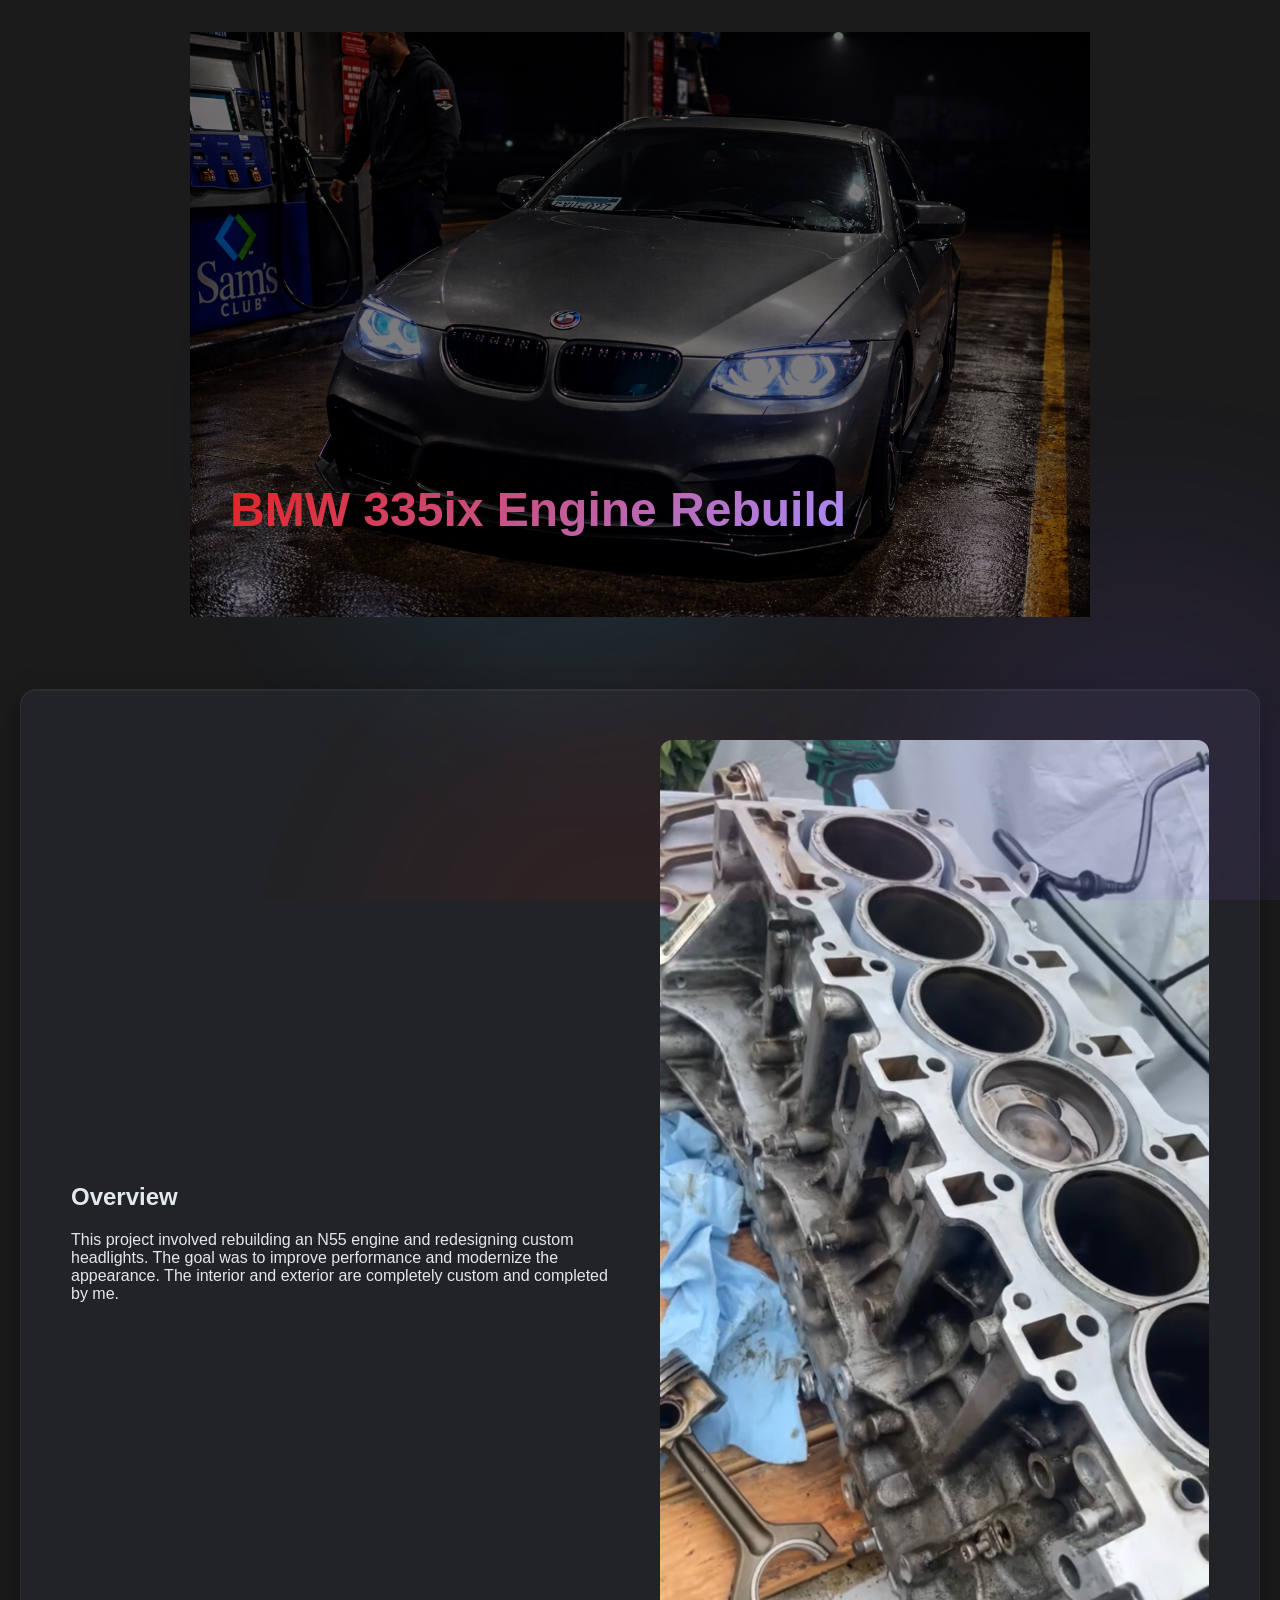
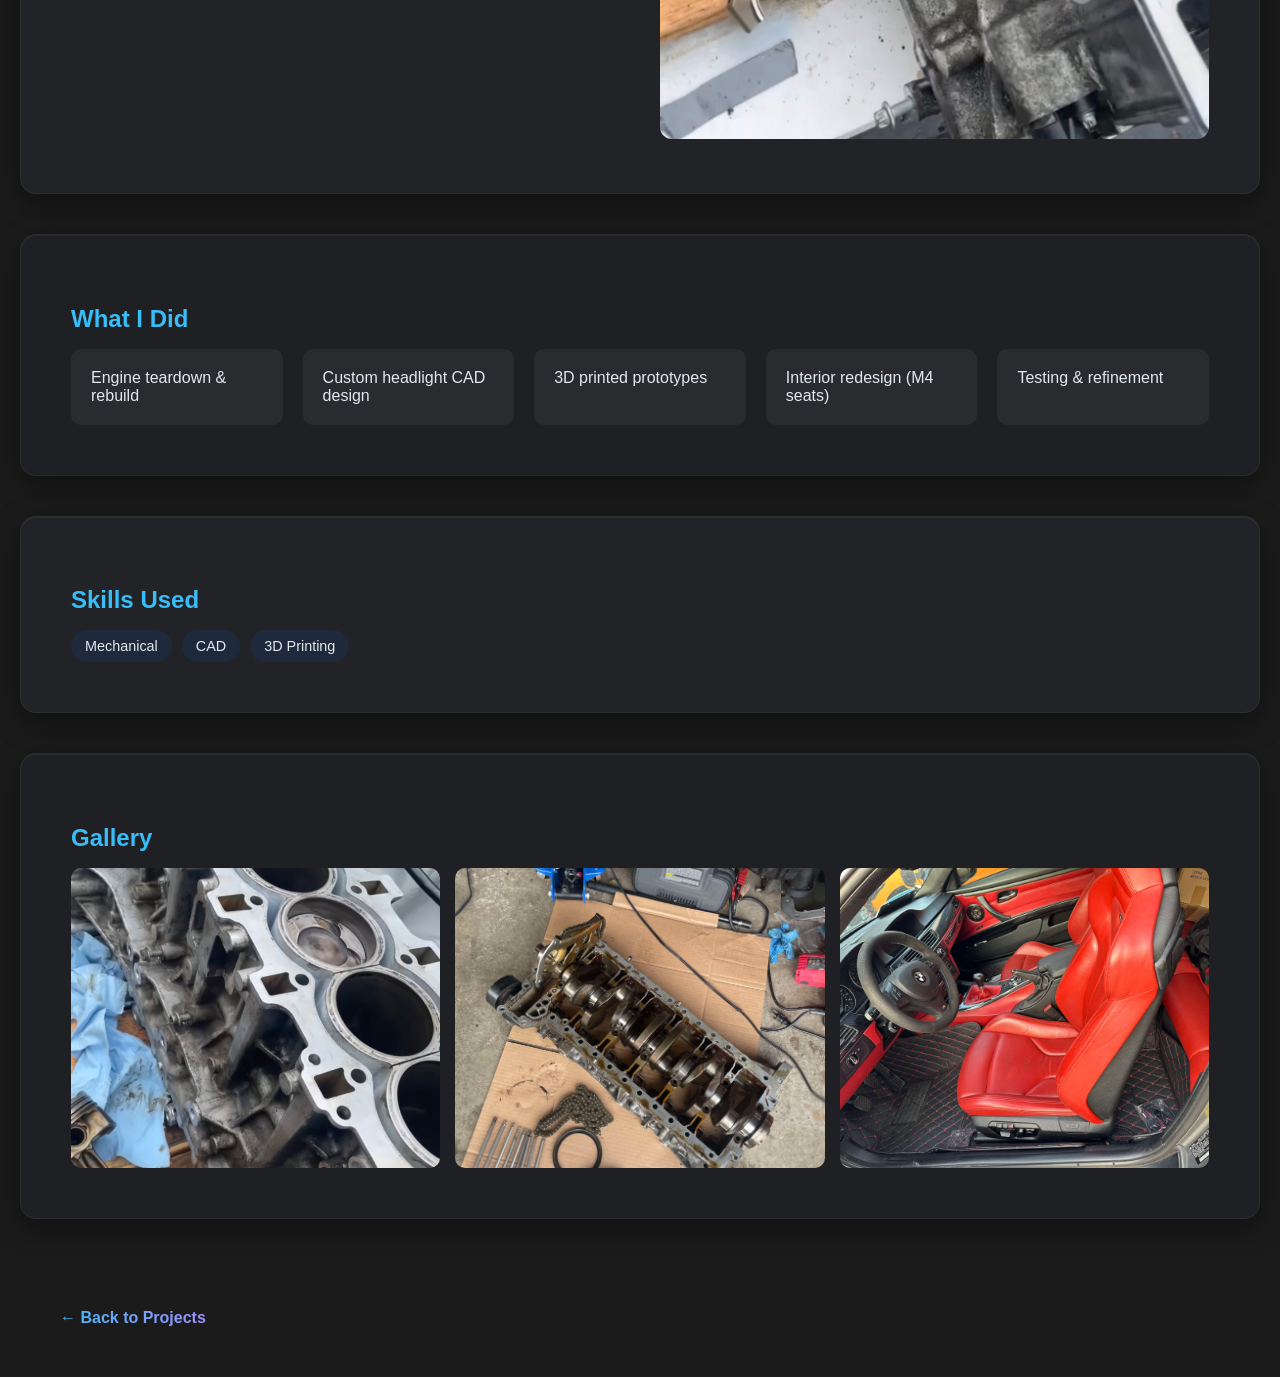
==== project1.html @ c430f9d4 "Update project1.html" ====
<!DOCTYPE html>
<html lang="en">
<head>
    <meta charset="UTF-8">
    <meta name="viewport" content="width=device-width, initial-scale=1.0">
    <title>BMW 335ix Project</title>
    <link rel="stylesheet" href="styles.css">
</head>

<body>

<!-- BACKGROUND EFFECT (ONLY ONCE) -->
<div class="bg-light">
    <div class="glow glow-1"></div>
    <div class="glow glow-2"></div>
    <div class="glow glow-3"></div>
</div>

<!-- MAIN CONTENT -->
<div class="project-container">

    <!-- HERO -->
    <section class="project-hero">
        <img src="335ix1.png" alt="BMW Project">
        <h1 class="gradient-text">BMW 335ix Engine Rebuild</h1>
    </section>

</div>

    <!-- OVERVIEW (SPLIT) -->
    <section class="project-split">
        <div>
            <h2>Overview</h2>
            <p>
                This project involved rebuilding an N55 engine and redesigning custom headlights.
                The goal was to improve performance and modernize the appearance. The interior
                and exterior are completely custom and completed by me.
            </p>
        </div>
        <div>
            <img src="335ix2.jpg" alt="Engine Work">
        </div>
    </section>

    <!-- WHAT I DID -->
    <section class="project-section">
        <h2>What I Did</h2>
        <div class="cards">
            <div class="card">Engine teardown & rebuild</div>
            <div class="card">Custom headlight CAD design</div>
            <div class="card">3D printed prototypes</div>
            <div class="card">Interior redesign (M4 seats)</div>
            <div class="card">Testing & refinement</div>
        </div>
    </section>

    <!-- SKILLS -->
    <section class="project-section">
        <h2>Skills Used</h2>
        <div class="tags">
            <span>Mechanical</span>
            <span>CAD</span>
            <span>3D Printing</span>
        </div>
    </section>

    <!-- GALLERY -->
    <section class="project-section">
        <h2>Gallery</h2>
        <div class="gallery">
            <img src="335ix2.jpg" alt="">
            <img src="335ix3.JPG" alt="">
            <img src="335ix4.JPG" alt="">
        </div>
    </section>

    <!-- BACK BUTTON -->
    <a href="index.html" class="back-btn">← Back to Projects</a>

</div>

</body>
</html>

<!--
<!DOCTYPE html>
<html lang="en">
<head>
    <meta charset="UTF-8">
    <meta name="viewport" content="width=device-width, initial-scale=1.0">
    <title>BMW 335ix Project</title>
    <link rel="stylesheet" href="styles.css">
</head>
<body>

    <div class="project-container">
<!--
        <!-- Title -->
<!--
        <h1 class="gradient-text">BMW 335ix Engine Rebuild</h1>

       
        <div class="project-hero">
            <img src="335ix1.png" alt="BMW Project">
        </div>

     
        <section class="project-section">
            <h2 class="gradient-text">Overview</h2>
            <p>
                This project involved rebuilding an N55 engine and redesigning custom headlights.
                The goal was to improve performance and modernize the appearance. The interior and exterior are completely custom and completed by me.
            </p>
        </section>

  
        <section class="project-section">
            <h2 class="gradient-text">What I Did</h2>
            <ul>
                <li>Disassembled and rebuilt engine components</li>
                <li>Designed custom headlights and housing using CAD</li>
                <li>3D printed prototype parts for better fitment</li>
                <li>Refinished interior color as well as added competition seats from a 2018 M4 BMW</li>
                <li>Tested and refined final assembly</li>
            </ul>
        </section>

    
        <section class="project-section">
            <h2 class="gradient-text">Skills Used</h2>
            <div class="tags">
                <span>Mechanical</span>
                <span>CAD</span>
                <span>3D Printing</span>
            </div>
        </section>

   
        <section class="project-section">
            <h2 class="gradient-text">Gallery</h2>
            <div class="gallery">
                <img src="335ix2.jpg">
                <img src="335ix3.JPG">
                <img src="335ix4.JPG">
            </div>
        </section>

       
        <a href="index.html" class="back-btn">← Back to Projects</a>

    </div>

</body>
</html>
-->
---- styles.css ----
/* ==================== Base ==================== */
body {
    font-family: Arial, sans-serif;
    background: #1b1b1c;
    color: #e2e8f0;
    margin: 0;
}

.bg-light {
    position: fixed;
    inset: 0;
    pointer-events: none;
    z-index: 0;
    overflow: hidden;
}

.glow {
    position: absolute;
    width: 500px;
    height: 500px;
    border-radius: 50%;
    filter: blur(90px);
    opacity: 0.35;
    transition: transform 0.2s ease-out;
}

/* positions */
.glow-1 {
    background: rgba(56, 189, 248, 0.35);
    top: 20%;
    left: 25%;
}

.glow-2 {
    background: rgba(139, 92, 246, 0.30);
    top: 60%;
    left: 70%;
}

.glow-3 {
    background: rgba(235, 30, 30, 0.20);
    top: 80%;
    left: 30%;
}


/* keep content above */
.project-container {
    position: relative;
    z-index: 2;
}

/* ==================== Gradient Text ==================== */
.gradient-text {
    background: linear-gradient(135deg, #e32222, #a78bfa);
    background-clip: text;
    -webkit-background-clip: text;
    color: transparent;
    -webkit-text-fill-color: transparent;
}

/* ==================== Container ==================== */

.project-container {
    max-width: 900px;
    margin: auto;
    padding: 2rem;

    position: relative;
    z-index: 2; 
}
/* ==================== HERO ==================== */
.project-hero {
    position: relative;
    height: 65vh;
    overflow: hidden;
}

.project-hero img {
    width: 100%;
    height: 100%;
    object-fit: cover;
}

.project-hero::after {
    content: "";
    position: absolute;
    inset: 0;
    background: rgba(0,0,0,0.5);
}

.project-hero h1 {
    position: absolute;
    bottom: 40px;
    left: 40px;
    font-size: 3rem;
    z-index: 2;
}

/* ==================== DEPTH SECTIONS ==================== */
.project-section,
.project-split {
    background: #222326;
    border-radius: 16px;
    margin: 40px 20px;
    padding: 50px;

    border: 1px solid rgba(255,255,255,0.05);

    box-shadow: 
        0 10px 30px rgba(0,0,0,0.4),
        inset 0 1px 0 rgba(255,255,255,0.05);

    transition: 0.3s ease;
}

/* hover lift */
.project-section:hover,
.project-split:hover {
    transform: translateY(-4px);
    box-shadow: 
        0 15px 40px rgba(0,0,0,0.6),
        inset 0 1px 0 rgba(255,255,255,0.08);
}

.project-section:hover {
    border-color: rgba(139, 92, 246, 0.3);
}

/* alternate tone */
.project-section:nth-child(even) {
    background: #1f2023;
}

/* ==================== SPLIT ==================== */
.project-split {
    display: grid;
    grid-template-columns: 1fr 1fr;
    gap: 40px;
    align-items: center;
}

.project-split img {
    width: 100%;
    border-radius: 12px;
}

/* ==================== HEADINGS ==================== */
.project-section h2 {
    margin-bottom: 1rem;
    color: #38bdf8;
}

/* ==================== CARDS ==================== */
.cards {
    display: grid;
    grid-template-columns: repeat(auto-fit, minmax(180px, 1fr));
    gap: 20px;
}

.card {
    background: rgba(255,255,255,0.05);
    padding: 20px;
    border-radius: 10px;
    transition: 0.3s ease;
}

.card:hover {
    transform: translateY(-5px);
    background: rgba(255,255,255,0.1);
}

/* ==================== TAGS ==================== */
.tags {
    display: flex;
    gap: 10px;
    flex-wrap: wrap;
}

.tags span {
    background: #1e293b;
    padding: 8px 14px;
    border-radius: 20px;
    font-size: 0.9rem;
}

/* ==================== GALLERY ==================== */
.gallery {
    display: grid;
    grid-template-columns: repeat(auto-fit, minmax(250px, 1fr));
    gap: 15px;
}

.gallery img {
    width: 100%;
    height: 300px;
    object-fit: cover;
    border-radius: 10px;
    transition: 0.3s ease;
}

.gallery img:hover {
    transform: scale(1.04);
}

/* ==================== BACK BUTTON ==================== */
.back-btn {
    display: inline-block;
    margin: 40px;
    text-decoration: none;
    padding: 10px 20px;
    border-radius: 8px;

    background: linear-gradient(90deg, #38bdf8, #a78bfa);
    -webkit-background-clip: text;
    -webkit-text-fill-color: transparent;
    color: transparent;

    font-weight: bold;
    font-size: 1rem;
}

/* ==================== RESPONSIVE ==================== */
@media (max-width: 768px) {
    .project-split {
        grid-template-columns: 1fr;
    }

    .project-hero h1 {
        font-size: 2rem;
        left: 20px;
        bottom: 20px;
    }

    .project-section,
    .project-split {
        padding: 30px 20px;
    }
}
---- styles.css ----
/* ==================== Base ==================== */
body {
    font-family: Arial, sans-serif;
    background: #1b1b1c;
    color: #e2e8f0;
    margin: 0;
}

.bg-light {
    position: fixed;
    inset: 0;
    pointer-events: none;
    z-index: 0;
    overflow: hidden;
}

.glow {
    position: absolute;
    width: 500px;
    height: 500px;
    border-radius: 50%;
    filter: blur(90px);
    opacity: 0.35;
    transition: transform 0.2s ease-out;
}

/* positions */
.glow-1 {
    background: rgba(56, 189, 248, 0.35);
    top: 20%;
    left: 25%;
}

.glow-2 {
    background: rgba(139, 92, 246, 0.30);
    top: 60%;
    left: 70%;
}

.glow-3 {
    background: rgba(235, 30, 30, 0.20);
    top: 80%;
    left: 30%;
}


/* keep content above */
.project-container {
    position: relative;
    z-index: 2;
}

/* ==================== Gradient Text ==================== */
.gradient-text {
    background: linear-gradient(135deg, #e32222, #a78bfa);
    background-clip: text;
    -webkit-background-clip: text;
    color: transparent;
    -webkit-text-fill-color: transparent;
}

/* ==================== Container ==================== */

.project-container {
    max-width: 900px;
    margin: auto;
    padding: 2rem;

    position: relative;
    z-index: 2; 
}
/* ==================== HERO ==================== */
.project-hero {
    position: relative;
    height: 65vh;
    overflow: hidden;
}

.project-hero img {
    width: 100%;
    height: 100%;
    object-fit: cover;
}

.project-hero::after {
    content: "";
    position: absolute;
    inset: 0;
    background: rgba(0,0,0,0.5);
}

.project-hero h1 {
    position: absolute;
    bottom: 40px;
    left: 40px;
    font-size: 3rem;
    z-index: 2;
}

/* ==================== DEPTH SECTIONS ==================== */
.project-section,
.project-split {
    background: #222326;
    border-radius: 16px;
    margin: 40px 20px;
    padding: 50px;

    border: 1px solid rgba(255,255,255,0.05);

    box-shadow: 
        0 10px 30px rgba(0,0,0,0.4),
        inset 0 1px 0 rgba(255,255,255,0.05);

    transition: 0.3s ease;
}

/* hover lift */
.project-section:hover,
.project-split:hover {
    transform: translateY(-4px);
    box-shadow: 
        0 15px 40px rgba(0,0,0,0.6),
        inset 0 1px 0 rgba(255,255,255,0.08);
}

.project-section:hover {
    border-color: rgba(139, 92, 246, 0.3);
}

/* alternate tone */
.project-section:nth-child(even) {
    background: #1f2023;
}

/* ==================== SPLIT ==================== */
.project-split {
    display: grid;
    grid-template-columns: 1fr 1fr;
    gap: 40px;
    align-items: center;
}

.project-split img {
    width: 100%;
    border-radius: 12px;
}

/* ==================== HEADINGS ==================== */
.project-section h2 {
    margin-bottom: 1rem;
    color: #38bdf8;
}

/* ==================== CARDS ==================== */
.cards {
    display: grid;
    grid-template-columns: repeat(auto-fit, minmax(180px, 1fr));
    gap: 20px;
}

.card {
    background: rgba(255,255,255,0.05);
    padding: 20px;
    border-radius: 10px;
    transition: 0.3s ease;
}

.card:hover {
    transform: translateY(-5px);
    background: rgba(255,255,255,0.1);
}

/* ==================== TAGS ==================== */
.tags {
    display: flex;
    gap: 10px;
    flex-wrap: wrap;
}

.tags span {
    background: #1e293b;
    padding: 8px 14px;
    border-radius: 20px;
    font-size: 0.9rem;
}

/* ==================== GALLERY ==================== */
.gallery {
    display: grid;
    grid-template-columns: repeat(auto-fit, minmax(250px, 1fr));
    gap: 15px;
}

.gallery img {
    width: 100%;
    height: 300px;
    object-fit: cover;
    border-radius: 10px;
    transition: 0.3s ease;
}

.gallery img:hover {
    transform: scale(1.04);
}

/* ==================== BACK BUTTON ==================== */
.back-btn {
    display: inline-block;
    margin: 40px;
    text-decoration: none;
    padding: 10px 20px;
    border-radius: 8px;

    background: linear-gradient(90deg, #38bdf8, #a78bfa);
    -webkit-background-clip: text;
    -webkit-text-fill-color: transparent;
    color: transparent;

    font-weight: bold;
    font-size: 1rem;
}

/* ==================== RESPONSIVE ==================== */
@media (max-width: 768px) {
    .project-split {
        grid-template-columns: 1fr;
    }

    .project-hero h1 {
        font-size: 2rem;
        left: 20px;
        bottom: 20px;
    }

    .project-section,
    .project-split {
        padding: 30px 20px;
    }
}
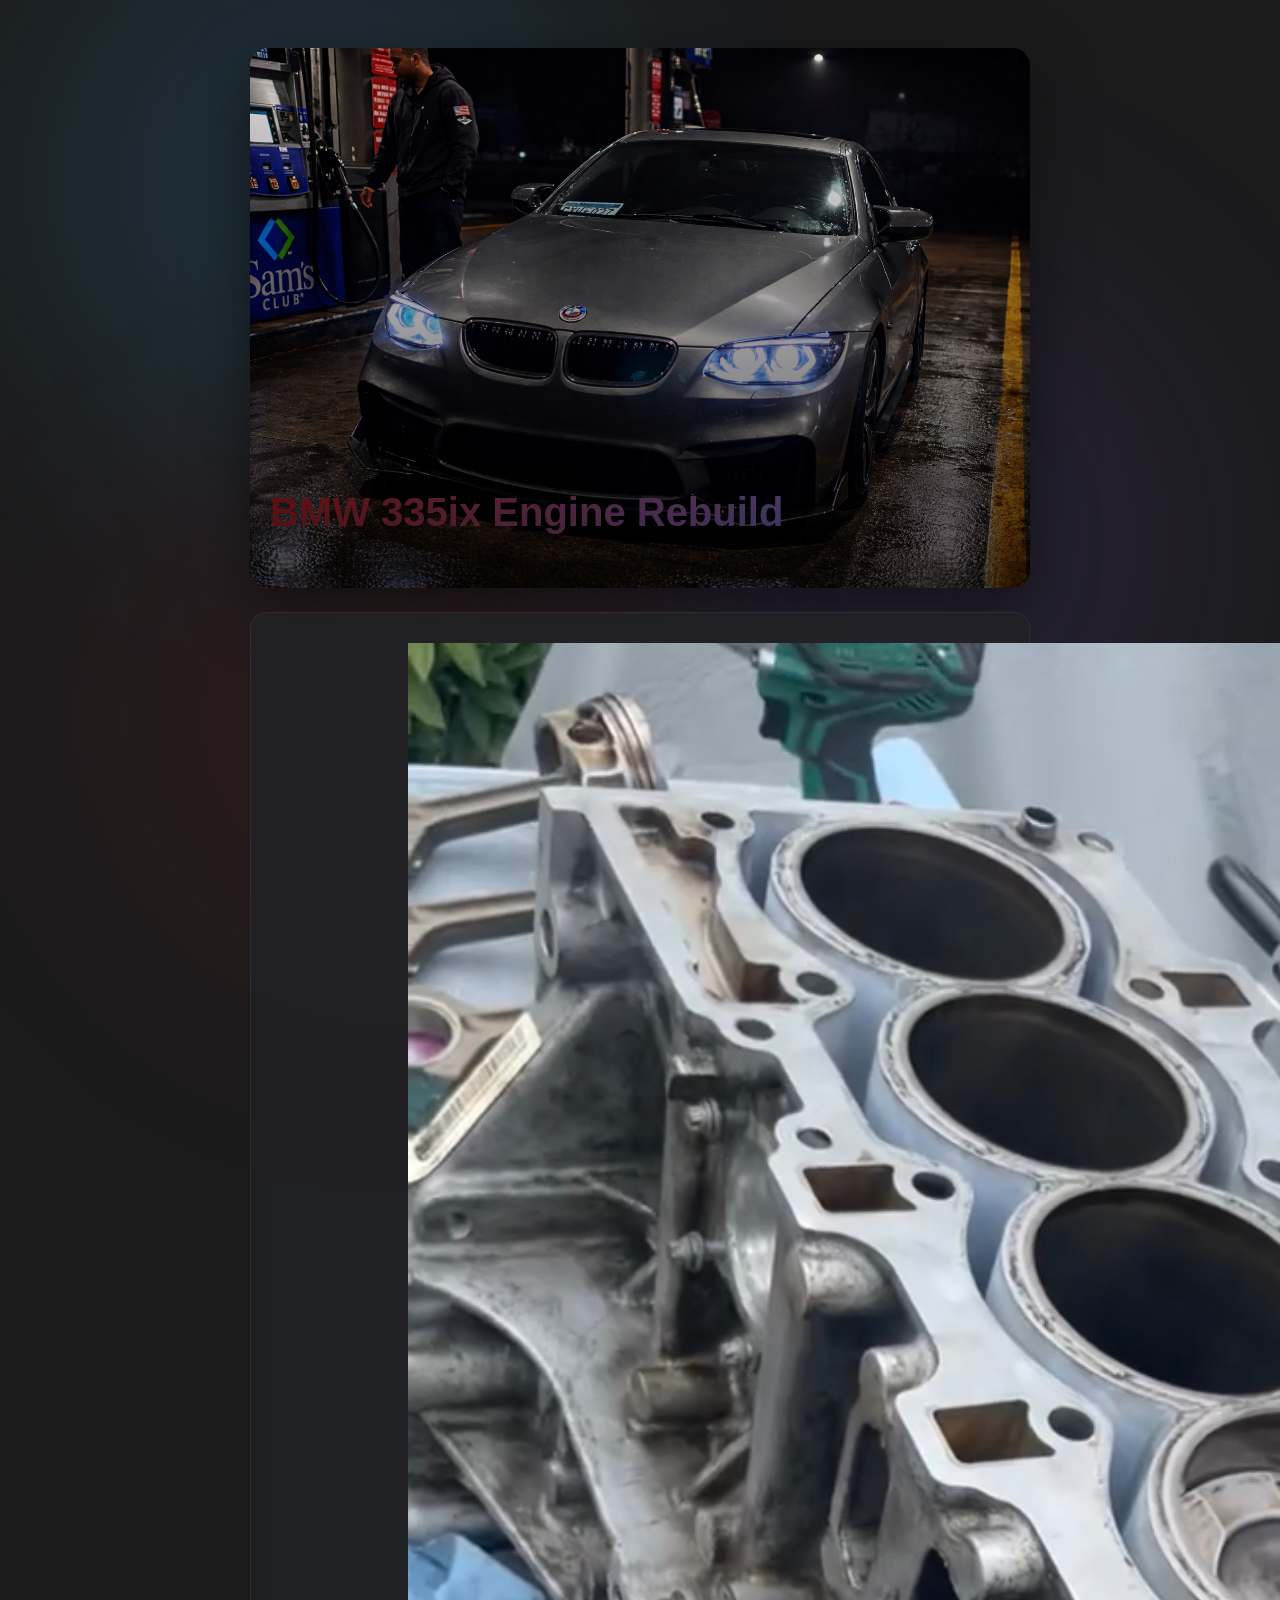
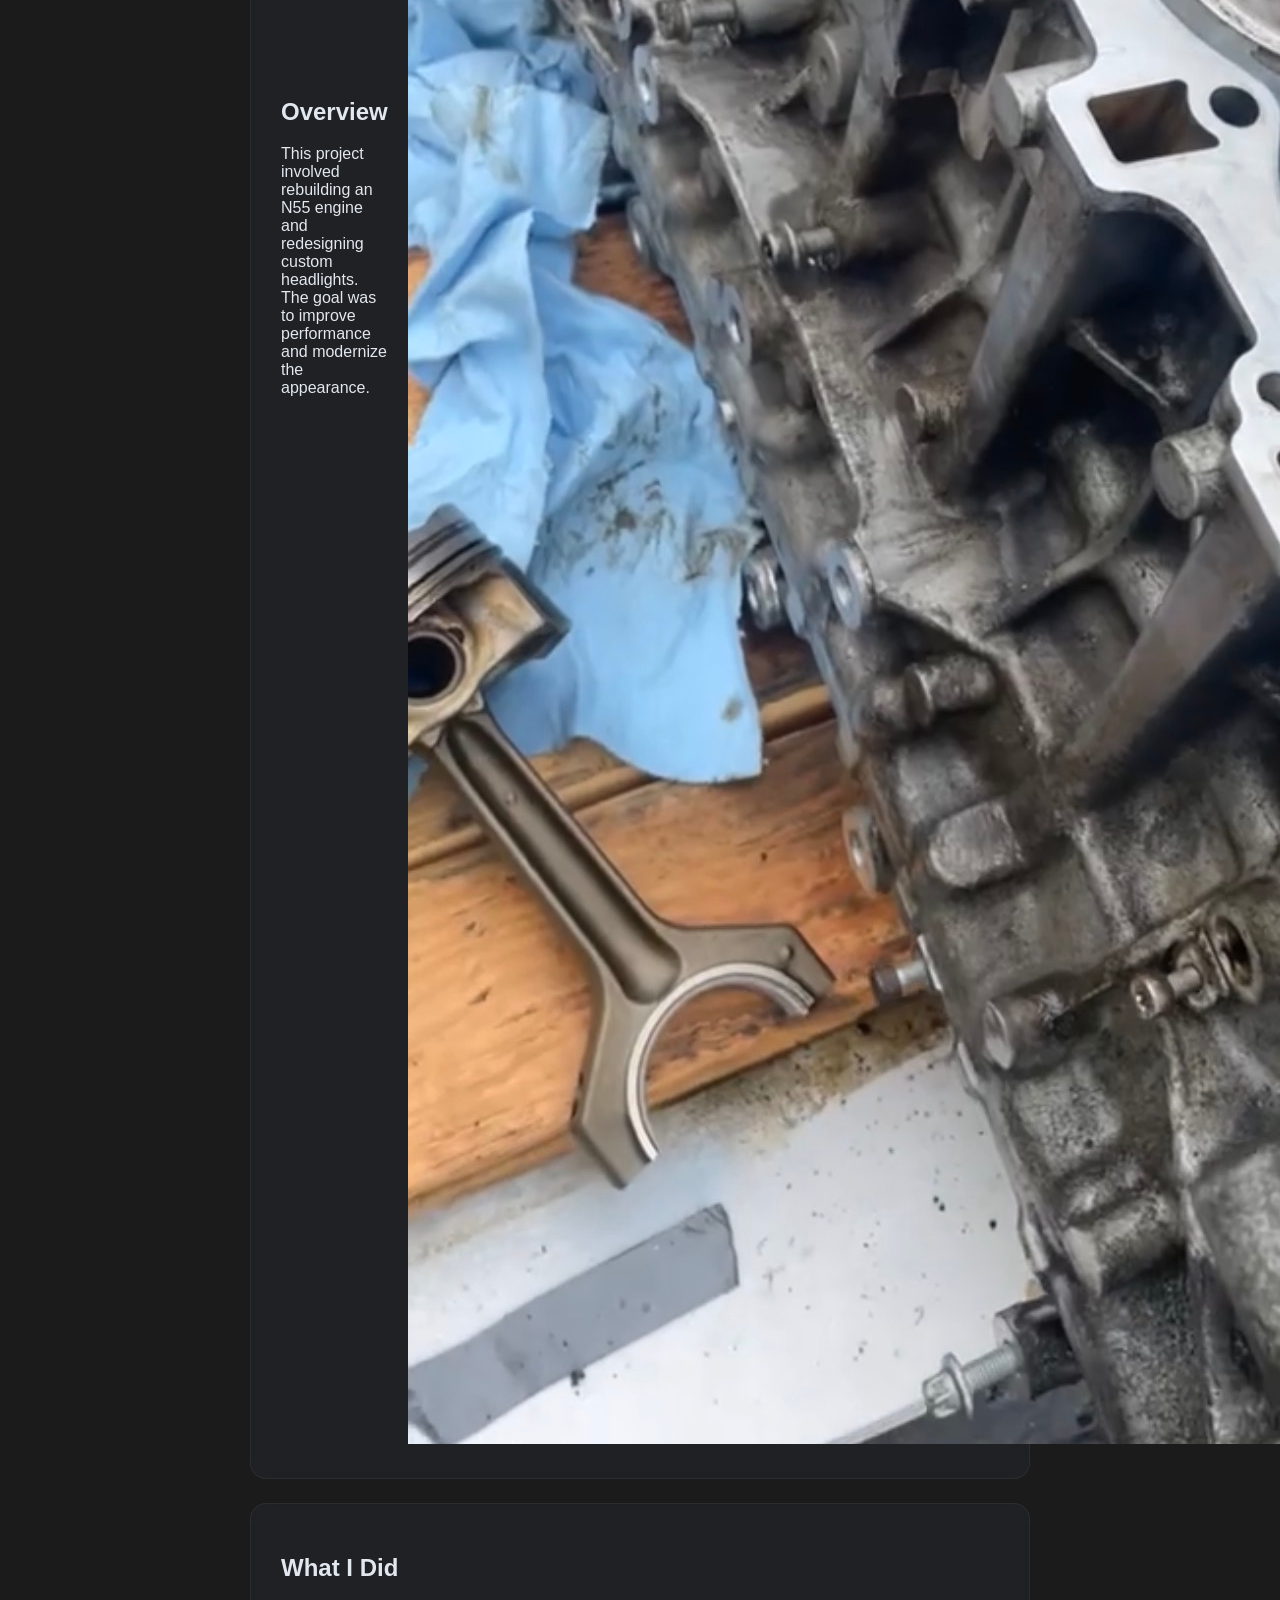
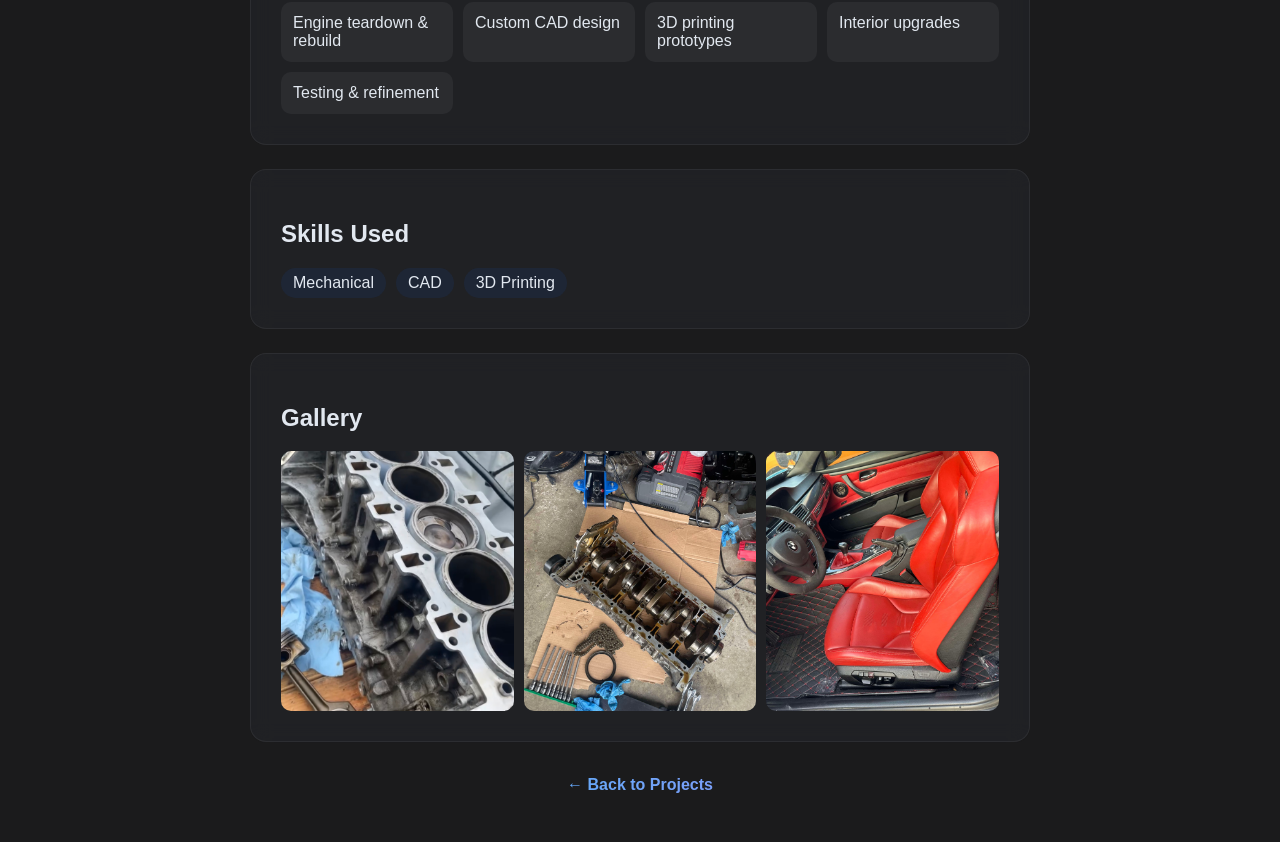
==== commit b7f2176c: "Update project1.html" ====
--- a/project1.html
+++ b/project1.html
@@ -9,14 +9,14 @@
 
 <body>
 
-<!-- BACKGROUND EFFECT (ONLY ONCE) -->
+<!-- BACKGROUND -->
 <div class="bg-light">
     <div class="glow glow-1"></div>
     <div class="glow glow-2"></div>
     <div class="glow glow-3"></div>
 </div>
 
-<!-- MAIN CONTENT -->
+<!-- CONTENT -->
 <div class="project-container">
 
     <!-- HERO -->
@@ -25,16 +25,13 @@
         <h1 class="gradient-text">BMW 335ix Engine Rebuild</h1>
     </section>
 
-</div>
-
-    <!-- OVERVIEW (SPLIT) -->
+    <!-- OVERVIEW -->
     <section class="project-split">
         <div>
             <h2>Overview</h2>
             <p>
                 This project involved rebuilding an N55 engine and redesigning custom headlights.
-                The goal was to improve performance and modernize the appearance. The interior
-                and exterior are completely custom and completed by me.
+                The goal was to improve performance and modernize the appearance.
             </p>
         </div>
         <div>
@@ -47,9 +44,9 @@
         <h2>What I Did</h2>
         <div class="cards">
             <div class="card">Engine teardown & rebuild</div>
-            <div class="card">Custom headlight CAD design</div>
-            <div class="card">3D printed prototypes</div>
-            <div class="card">Interior redesign (M4 seats)</div>
+            <div class="card">Custom CAD design</div>
+            <div class="card">3D printing prototypes</div>
+            <div class="card">Interior upgrades</div>
             <div class="card">Testing & refinement</div>
         </div>
     </section>
@@ -68,88 +65,17 @@
     <section class="project-section">
         <h2>Gallery</h2>
         <div class="gallery">
-            <img src="335ix2.jpg" alt="">
-            <img src="335ix3.JPG" alt="">
-            <img src="335ix4.JPG" alt="">
+            <img src="335ix2.jpg">
+            <img src="335ix3.JPG">
+            <img src="335ix4.JPG">
         </div>
     </section>
 
-    <!-- BACK BUTTON -->
+    <!-- BACK -->
     <a href="index.html" class="back-btn">← Back to Projects</a>
 
 </div>
 
+<script src="script.js"></script>
 </body>
 </html>
-
-<!--
-<!DOCTYPE html>
-<html lang="en">
-<head>
-    <meta charset="UTF-8">
-    <meta name="viewport" content="width=device-width, initial-scale=1.0">
-    <title>BMW 335ix Project</title>
-    <link rel="stylesheet" href="styles.css">
-</head>
-<body>
-
-    <div class="project-container">
-<!--
-        <!-- Title -->
-<!--
-        <h1 class="gradient-text">BMW 335ix Engine Rebuild</h1>
-
-       
-        <div class="project-hero">
-            <img src="335ix1.png" alt="BMW Project">
-        </div>
-
-     
-        <section class="project-section">
-            <h2 class="gradient-text">Overview</h2>
-            <p>
-                This project involved rebuilding an N55 engine and redesigning custom headlights.
-                The goal was to improve performance and modernize the appearance. The interior and exterior are completely custom and completed by me.
-            </p>
-        </section>
-
-  
-        <section class="project-section">
-            <h2 class="gradient-text">What I Did</h2>
-            <ul>
-                <li>Disassembled and rebuilt engine components</li>
-                <li>Designed custom headlights and housing using CAD</li>
-                <li>3D printed prototype parts for better fitment</li>
-                <li>Refinished interior color as well as added competition seats from a 2018 M4 BMW</li>
-                <li>Tested and refined final assembly</li>
-            </ul>
-        </section>
-
-    
-        <section class="project-section">
-            <h2 class="gradient-text">Skills Used</h2>
-            <div class="tags">
-                <span>Mechanical</span>
-                <span>CAD</span>
-                <span>3D Printing</span>
-            </div>
-        </section>
-
-   
-        <section class="project-section">
-            <h2 class="gradient-text">Gallery</h2>
-            <div class="gallery">
-                <img src="335ix2.jpg">
-                <img src="335ix3.JPG">
-                <img src="335ix4.JPG">
-            </div>
-        </section>
-
-       
-        <a href="index.html" class="back-btn">← Back to Projects</a>
-
-    </div>
-
-</body>
-</html>
--->
--- a/styles.css
+++ b/styles.css
@@ -1,79 +1,53 @@
-/* ==================== Base ==================== */
+/* ==================== BASE ==================== */
 body {
+    margin: 0;
     font-family: Arial, sans-serif;
     background: #1b1b1c;
     color: #e2e8f0;
-    margin: 0;
+    overflow-x: hidden;
 }
 
+/* ==================== BACKGROUND ==================== */
 .bg-light {
     position: fixed;
     inset: 0;
     pointer-events: none;
     z-index: 0;
-    overflow: hidden;
 }
 
 .glow {
     position: absolute;
-    width: 500px;
-    height: 500px;
+    width: 600px;
+    height: 600px;
     border-radius: 50%;
-    filter: blur(90px);
+    filter: blur(120px);
     opacity: 0.35;
-    transition: transform 0.2s ease-out;
+    transform: translate(-50%, -50%);
 }
 
-/* positions */
-.glow-1 {
-    background: rgba(56, 189, 248, 0.35);
-    top: 20%;
-    left: 25%;
-}
+.glow-1 { background: rgba(56,189,248,0.35); top: 20%; left: 25%; }
+.glow-2 { background: rgba(139,92,246,0.30); top: 60%; left: 70%; }
+.glow-3 { background: rgba(235,30,30,0.20); top: 80%; left: 30%; }
 
-.glow-2 {
-    background: rgba(139, 92, 246, 0.30);
-    top: 60%;
-    left: 70%;
-}
-
-.glow-3 {
-    background: rgba(235, 30, 30, 0.20);
-    top: 80%;
-    left: 30%;
-}
-
-
-/* keep content above */
+/* ==================== LAYOUT ==================== */
 .project-container {
+    max-width: 780px;
+    margin: 0 auto;
+    padding: 3rem 1.5rem;
+    display: flex;
+    flex-direction: column;
+    gap: 24px;
     position: relative;
     z-index: 2;
 }
 
-/* ==================== Gradient Text ==================== */
-.gradient-text {
-    background: linear-gradient(135deg, #e32222, #a78bfa);
-    background-clip: text;
-    -webkit-background-clip: text;
-    color: transparent;
-    -webkit-text-fill-color: transparent;
-}
-
-/* ==================== Container ==================== */
-
-.project-container {
-    max-width: 900px;
-    margin: auto;
-    padding: 2rem;
-
-    position: relative;
-    z-index: 2; 
-}
 /* ==================== HERO ==================== */
 .project-hero {
     position: relative;
-    height: 65vh;
+    height: 60vh;
+    border-radius: 18px;
     overflow: hidden;
+    box-shadow: 0 20px 60px rgba(0,0,0,0.5);
 }
 
 .project-hero img {
@@ -86,91 +60,59 @@
     content: "";
     position: absolute;
     inset: 0;
-    background: rgba(0,0,0,0.5);
+    background: linear-gradient(to top, rgba(0,0,0,0.7), transparent);
 }
 
 .project-hero h1 {
     position: absolute;
-    bottom: 40px;
-    left: 40px;
-    font-size: 3rem;
-    z-index: 2;
+    bottom: 20px;
+    left: 20px;
+    font-size: 2.5rem;
 }
 
-/* ==================== DEPTH SECTIONS ==================== */
+/* ==================== SECTIONS ==================== */
 .project-section,
 .project-split {
-    background: #222326;
+    background: rgba(34,35,38,0.85);
+    backdrop-filter: blur(10px);
     border-radius: 16px;
-    margin: 40px 20px;
-    padding: 50px;
-
-    border: 1px solid rgba(255,255,255,0.05);
-
-    box-shadow: 
-        0 10px 30px rgba(0,0,0,0.4),
-        inset 0 1px 0 rgba(255,255,255,0.05);
-
-    transition: 0.3s ease;
+    padding: 30px;
+    border: 1px solid rgba(255,255,255,0.06);
+    transition: 0.25s ease;
 }
 
-/* hover lift */
 .project-section:hover,
 .project-split:hover {
-    transform: translateY(-4px);
-    box-shadow: 
-        0 15px 40px rgba(0,0,0,0.6),
-        inset 0 1px 0 rgba(255,255,255,0.08);
+    transform: translateY(-5px);
 }
 
-.project-section:hover {
-    border-color: rgba(139, 92, 246, 0.3);
-}
-
-/* alternate tone */
-.project-section:nth-child(even) {
-    background: #1f2023;
-}
-
-/* ==================== SPLIT ==================== */
+/* split */
 .project-split {
     display: grid;
     grid-template-columns: 1fr 1fr;
-    gap: 40px;
+    gap: 20px;
     align-items: center;
 }
 
-.project-split img {
-    width: 100%;
-    border-radius: 12px;
+/* ==================== ELEMENTS ==================== */
+.gradient-text {
+    background: linear-gradient(135deg,#e32222,#a78bfa);
+    -webkit-background-clip: text;
+    -webkit-text-fill-color: transparent;
 }
 
-/* ==================== HEADINGS ==================== */
-.project-section h2 {
-    margin-bottom: 1rem;
-    color: #38bdf8;
-}
-
-/* ==================== CARDS ==================== */
 .cards {
     display: grid;
-    grid-template-columns: repeat(auto-fit, minmax(180px, 1fr));
-    gap: 20px;
+    grid-template-columns: repeat(auto-fit,minmax(160px,1fr));
+    gap: 10px;
 }
 
 .card {
     background: rgba(255,255,255,0.05);
-    padding: 20px;
+    padding: 12px;
     border-radius: 10px;
-    transition: 0.3s ease;
 }
 
-.card:hover {
-    transform: translateY(-5px);
-    background: rgba(255,255,255,0.1);
-}
-
-/* ==================== TAGS ==================== */
 .tags {
     display: flex;
     gap: 10px;
@@ -178,46 +120,33 @@
 }
 
 .tags span {
-    background: #1e293b;
-    padding: 8px 14px;
+    background: rgba(30,41,59,0.8);
+    padding: 6px 12px;
     border-radius: 20px;
-    font-size: 0.9rem;
 }
 
-/* ==================== GALLERY ==================== */
 .gallery {
     display: grid;
-    grid-template-columns: repeat(auto-fit, minmax(250px, 1fr));
-    gap: 15px;
+    grid-template-columns: repeat(auto-fit,minmax(200px,1fr));
+    gap: 10px;
 }
 
 .gallery img {
     width: 100%;
-    height: 300px;
+    height: 260px;
     object-fit: cover;
     border-radius: 10px;
-    transition: 0.3s ease;
 }
 
-.gallery img:hover {
-    transform: scale(1.04);
-}
-
-/* ==================== BACK BUTTON ==================== */
+/* ==================== BUTTON ==================== */
 .back-btn {
-    display: inline-block;
-    margin: 40px;
-    text-decoration: none;
-    padding: 10px 20px;
-    border-radius: 8px;
-
-    background: linear-gradient(90deg, #38bdf8, #a78bfa);
+    text-align: center;
+    display: block;
+    margin-top: 10px;
+    color: transparent;
+    background: linear-gradient(90deg,#38bdf8,#a78bfa);
     -webkit-background-clip: text;
-    -webkit-text-fill-color: transparent;
-    color: transparent;
-
     font-weight: bold;
-    font-size: 1rem;
 }
 
 /* ==================== RESPONSIVE ==================== */
@@ -227,13 +156,6 @@
     }
 
     .project-hero h1 {
-        font-size: 2rem;
-        left: 20px;
-        bottom: 20px;
-    }
-
-    .project-section,
-    .project-split {
-        padding: 30px 20px;
+        font-size: 1.8rem;
     }
 }
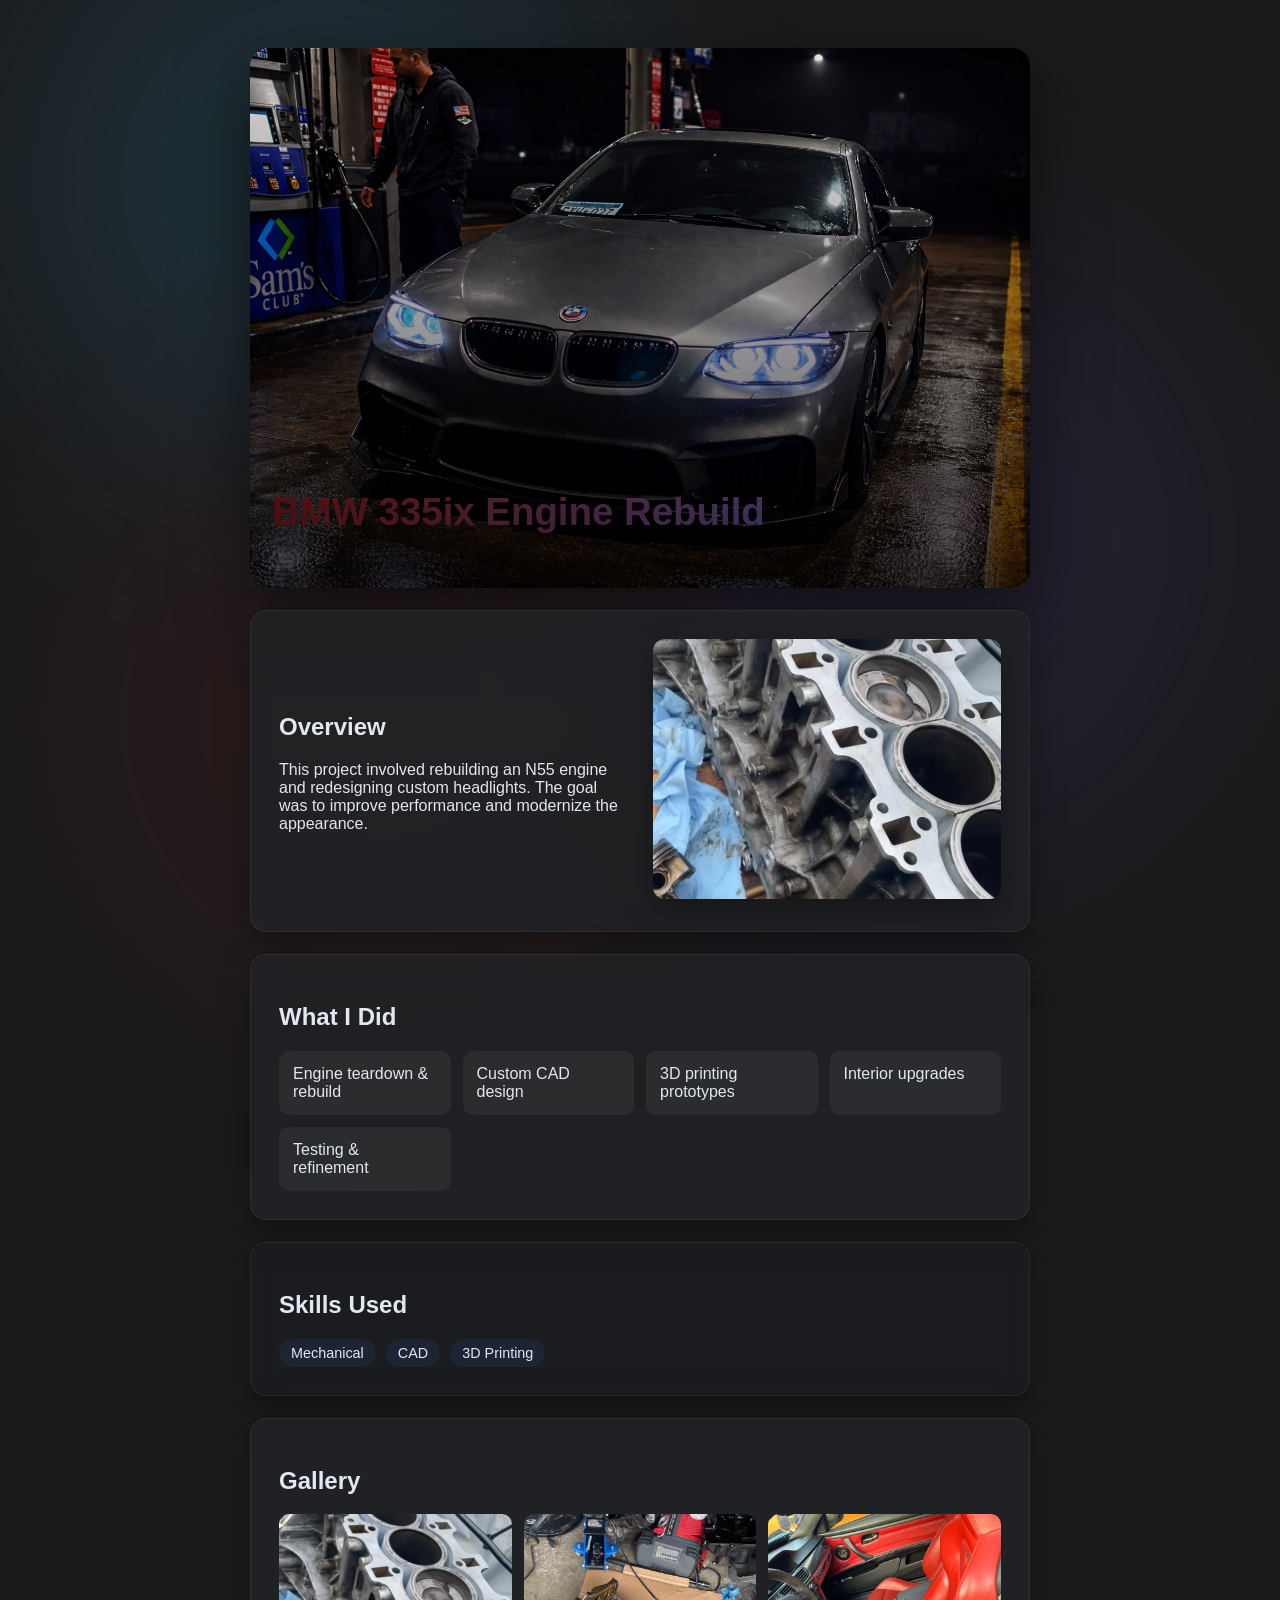
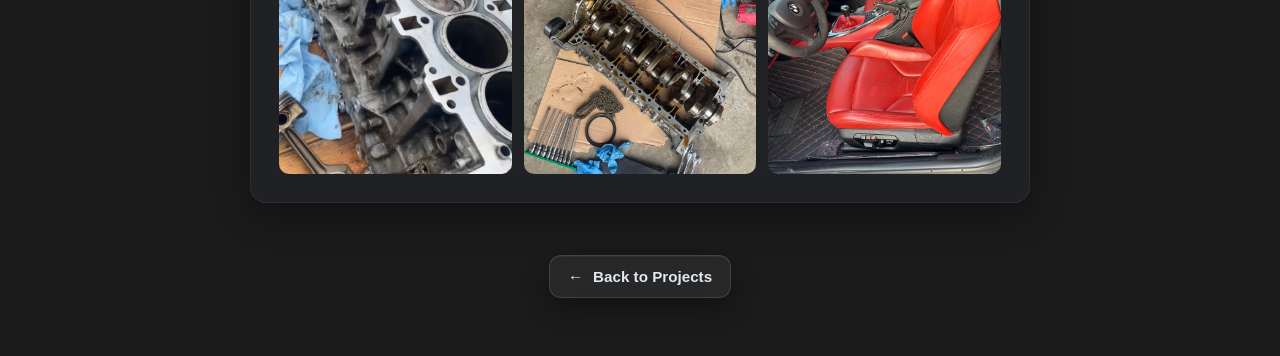
==== commit c4a45cd3: "Update project1.html" ====
--- a/project1.html
+++ b/project1.html
@@ -72,8 +72,11 @@
     </section>
 
     <!-- BACK -->
-    <a href="index.html" class="back-btn">← Back to Projects</a>
-
+    <a href="index.html" class="back-btn">
+    <span class="arrow">←</span>
+    <span>Back to Projects</span>
+</a>
+   
 </div>
 
 <script src="script.js"></script>
--- a/styles.css
+++ b/styles.css
@@ -36,7 +36,7 @@
     padding: 3rem 1.5rem;
     display: flex;
     flex-direction: column;
-    gap: 24px;
+    gap: 22px;
     position: relative;
     z-index: 2;
 }
@@ -47,7 +47,7 @@
     height: 60vh;
     border-radius: 18px;
     overflow: hidden;
-    box-shadow: 0 20px 60px rgba(0,0,0,0.5);
+    box-shadow: 0 25px 70px rgba(0,0,0,0.55);
 }
 
 .project-hero img {
@@ -60,59 +60,88 @@
     content: "";
     position: absolute;
     inset: 0;
-    background: linear-gradient(to top, rgba(0,0,0,0.7), transparent);
+    background: linear-gradient(to top, rgba(0,0,0,0.75), transparent);
 }
 
 .project-hero h1 {
     position: absolute;
-    bottom: 20px;
-    left: 20px;
-    font-size: 2.5rem;
-}
-
-/* ==================== SECTIONS ==================== */
+    bottom: 22px;
+    left: 22px;
+    font-size: 2.4rem;
+}
+
+/* ==================== PREMIUM SECTIONS ==================== */
 .project-section,
 .project-split {
     background: rgba(34,35,38,0.85);
-    backdrop-filter: blur(10px);
+    backdrop-filter: blur(12px);
     border-radius: 16px;
-    padding: 30px;
+    padding: 28px;
     border: 1px solid rgba(255,255,255,0.06);
-    transition: 0.25s ease;
-}
-
+    box-shadow: 0 12px 35px rgba(0,0,0,0.35);
+
+    transition: all 0.25s ease;
+}
+
+/* hover depth */
 .project-section:hover,
 .project-split:hover {
-    transform: translateY(-5px);
-}
-
-/* split */
+    transform: translateY(-6px);
+    box-shadow: 0 18px 55px rgba(0,0,0,0.55);
+    border-color: rgba(139,92,246,0.25);
+}
+
+/* alternating subtle tone */
+.project-section:nth-of-type(even) {
+    background: rgba(28,29,32,0.85);
+}
+
+/* ==================== SPLIT (OVERVIEW) ==================== */
 .project-split {
     display: grid;
     grid-template-columns: 1fr 1fr;
-    gap: 20px;
+    gap: 25px;
     align-items: center;
 }
 
-/* ==================== ELEMENTS ==================== */
+/* FIXED IMAGE SIZE (important fix) */
+.project-split img {
+    width: 100%;
+    max-width: 380px;
+    height: 260px;
+    object-fit: cover;
+    border-radius: 12px;
+    justify-self: center;
+    box-shadow: 0 10px 30px rgba(0,0,0,0.35);
+}
+
+/* ==================== TEXT ==================== */
 .gradient-text {
     background: linear-gradient(135deg,#e32222,#a78bfa);
     -webkit-background-clip: text;
     -webkit-text-fill-color: transparent;
 }
 
+/* ==================== CARDS ==================== */
 .cards {
     display: grid;
     grid-template-columns: repeat(auto-fit,minmax(160px,1fr));
-    gap: 10px;
+    gap: 12px;
 }
 
 .card {
     background: rgba(255,255,255,0.05);
-    padding: 12px;
+    padding: 14px;
     border-radius: 10px;
-}
-
+    transition: 0.2s ease;
+}
+
+.card:hover {
+    background: rgba(255,255,255,0.08);
+    transform: translateY(-3px);
+}
+
+/* ==================== TAGS ==================== */
 .tags {
     display: flex;
     gap: 10px;
@@ -123,12 +152,14 @@
     background: rgba(30,41,59,0.8);
     padding: 6px 12px;
     border-radius: 20px;
-}
-
+    font-size: 0.9rem;
+}
+
+/* ==================== GALLERY ==================== */
 .gallery {
     display: grid;
     grid-template-columns: repeat(auto-fit,minmax(200px,1fr));
-    gap: 10px;
+    gap: 12px;
 }
 
 .gallery img {
@@ -136,17 +167,83 @@
     height: 260px;
     object-fit: cover;
     border-radius: 10px;
-}
-
-/* ==================== BUTTON ==================== */
+    transition: transform 0.25s ease;
+}
+
+.gallery img:hover {
+    transform: scale(1.05);
+}
+
+/* ==================== BACK BUTTON ==================== */
+/* ==================== BACK BUTTON (ANIMATED ARROW) ==================== */
 .back-btn {
-    text-align: center;
-    display: block;
-    margin-top: 10px;
-    color: transparent;
-    background: linear-gradient(90deg,#38bdf8,#a78bfa);
-    -webkit-background-clip: text;
-    font-weight: bold;
+    display: inline-flex;
+    align-items: center;
+    justify-content: center;
+    gap: 10px;
+
+    margin: 30px auto 10px;
+    padding: 12px 18px;
+
+    font-weight: 600;
+    font-size: 0.95rem;
+    text-decoration: none;
+
+    color: #e2e8f0;
+
+    background: rgba(255, 255, 255, 0.06);
+    border: 1px solid rgba(255, 255, 255, 0.12);
+    border-radius: 12px;
+
+    backdrop-filter: blur(10px);
+
+    box-shadow:
+        0 10px 25px rgba(0,0,0,0.35),
+        inset 0 1px 0 rgba(255,255,255,0.05);
+
+    transition: all 0.25s ease;
+
+    position: relative;
+    overflow: hidden;
+}
+
+/* gradient hover glow */
+.back-btn::before {
+    content: "";
+    position: absolute;
+    inset: 0;
+    background: linear-gradient(90deg, rgba(56,189,248,0.25), rgba(167,139,250,0.25));
+    opacity: 0;
+    transition: opacity 0.25s ease;
+}
+
+/* arrow animation */
+.back-btn .arrow {
+    display: inline-block;
+    transition: transform 0.3s ease;
+}
+
+/* hover effects */
+.back-btn:hover {
+    transform: translateY(-3px) scale(1.03);
+    border-color: rgba(139,92,246,0.4);
+    box-shadow:
+        0 18px 40px rgba(0,0,0,0.55),
+        0 0 25px rgba(139,139,250,0.15);
+}
+
+.back-btn:hover::before {
+    opacity: 1;
+}
+
+/* 🔥 arrow slides left on hover */
+.back-btn:hover .arrow {
+    transform: translateX(-6px);
+}
+
+/* click effect */
+.back-btn:active {
+    transform: translateY(-1px) scale(0.98);
 }
 
 /* ==================== RESPONSIVE ==================== */
@@ -158,4 +255,9 @@
     .project-hero h1 {
         font-size: 1.8rem;
     }
-}
+
+    .project-split img {
+        height: 220px;
+        max-width: 100%;
+    }
+}
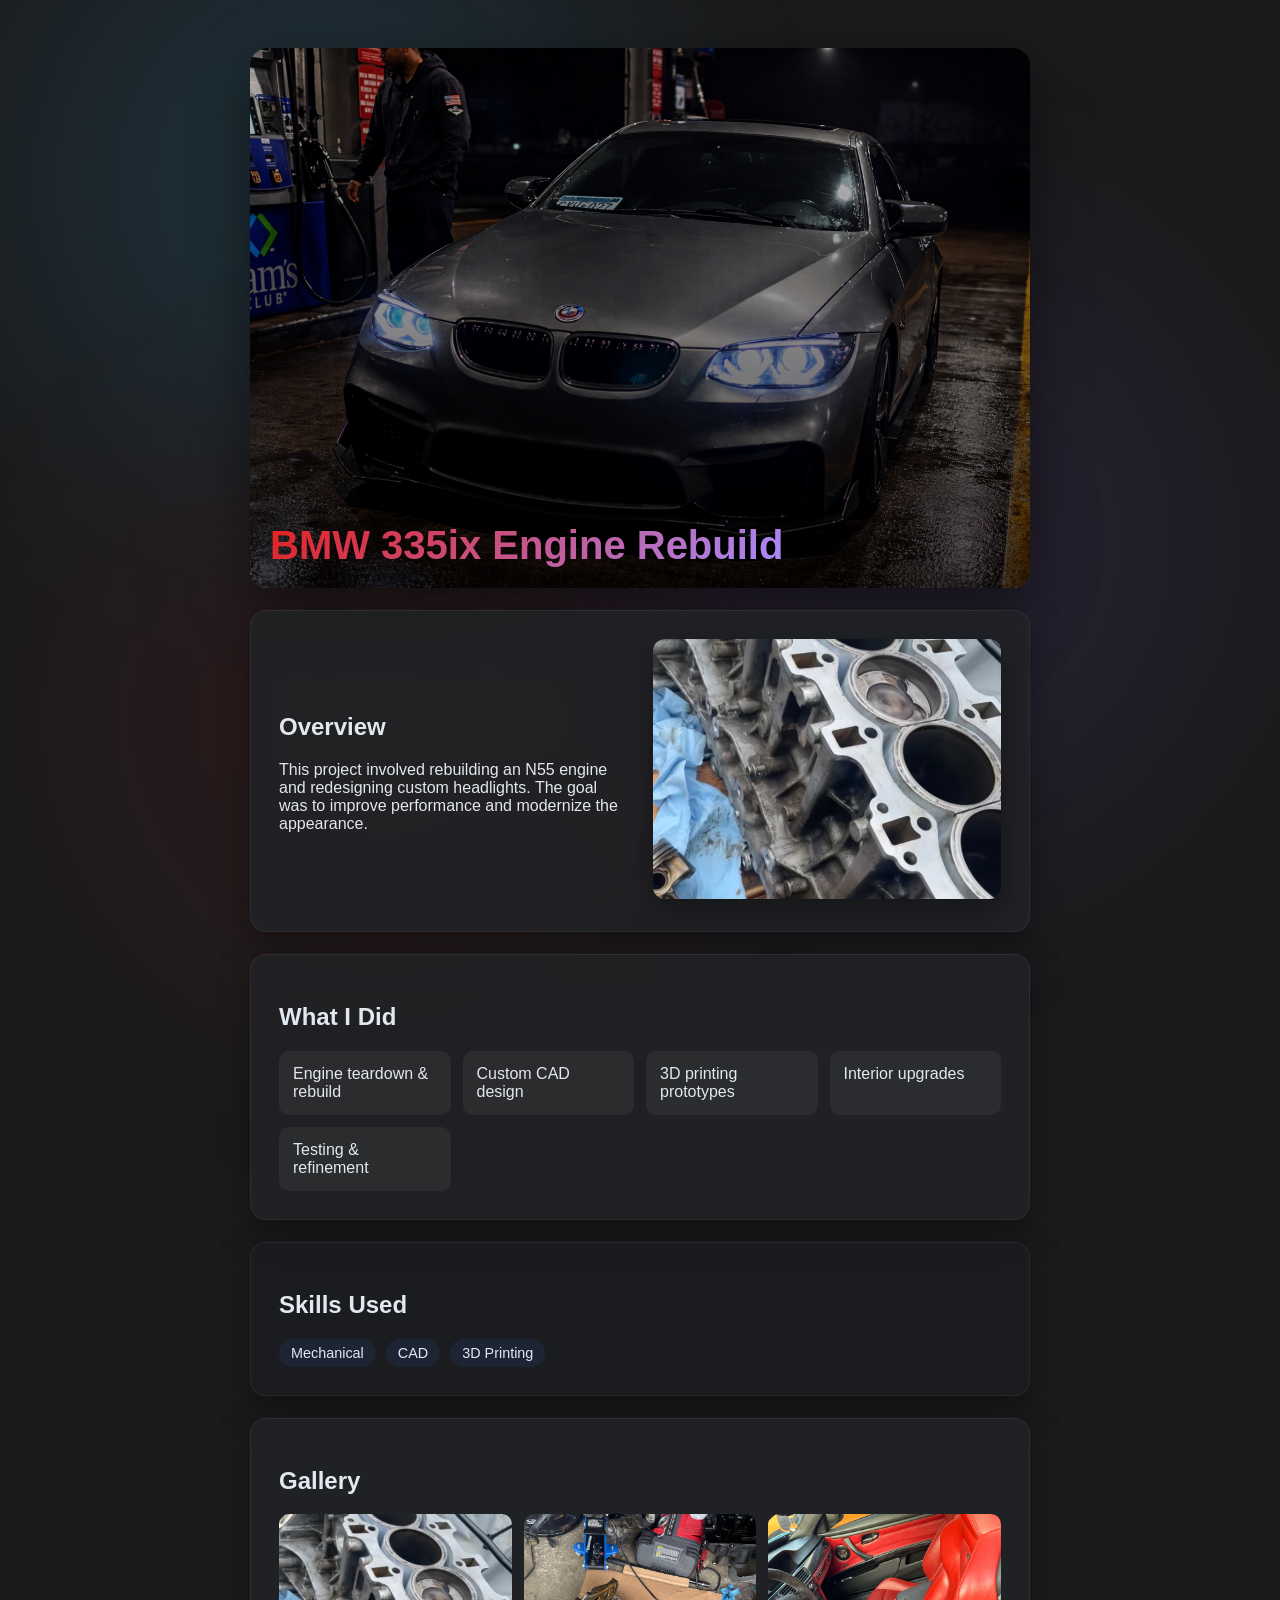
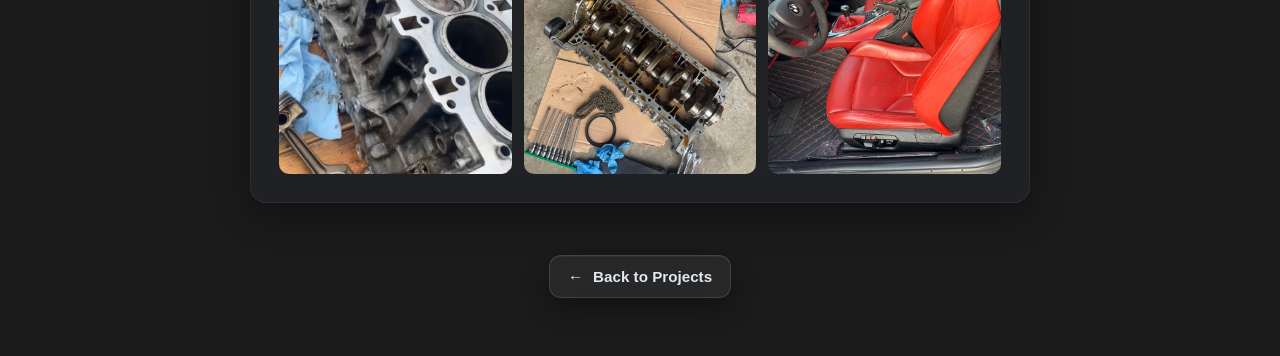
==== commit 5c077b4f: "Update project1.html" ====
--- a/project1.html
+++ b/project1.html
@@ -8,7 +8,9 @@
 </head>
 
 <body>
-
+<div class="city-bg">
+    <div class="city-layer"></div>
+</div>
 <!-- BACKGROUND -->
 <div class="bg-light">
     <div class="glow glow-1"></div>
--- a/styles.css
+++ b/styles.css
@@ -42,32 +42,44 @@
 }
 
 /* ==================== HERO ==================== */
+/* ==================== HERO (FIXED LAYERS) ==================== */
 .project-hero {
     position: relative;
     height: 60vh;
     border-radius: 18px;
     overflow: hidden;
-    box-shadow: 0 25px 70px rgba(0,0,0,0.55);
-}
-
+    box-shadow: 0 20px 60px rgba(0,0,0,0.5);
+}
+
+/* image */
 .project-hero img {
     width: 100%;
     height: 100%;
     object-fit: cover;
-}
-
+    transform: scale(1.05);
+}
+
+/* dark overlay (ONLY image) */
 .project-hero::after {
     content: "";
     position: absolute;
     inset: 0;
-    background: linear-gradient(to top, rgba(0,0,0,0.75), transparent);
-}
-
+    background: linear-gradient(
+        to top,
+        rgba(0,0,0,0.75),
+        rgba(0,0,0,0.15)
+    );
+    z-index: 1;
+}
+
+/* title ABOVE overlay */
 .project-hero h1 {
     position: absolute;
-    bottom: 22px;
-    left: 22px;
-    font-size: 2.4rem;
+    bottom: 20px;
+    left: 20px;
+    font-size: 2.5rem;
+    z-index: 2;
+    margin: 0;
 }
 
 /* ==================== PREMIUM SECTIONS ==================== */
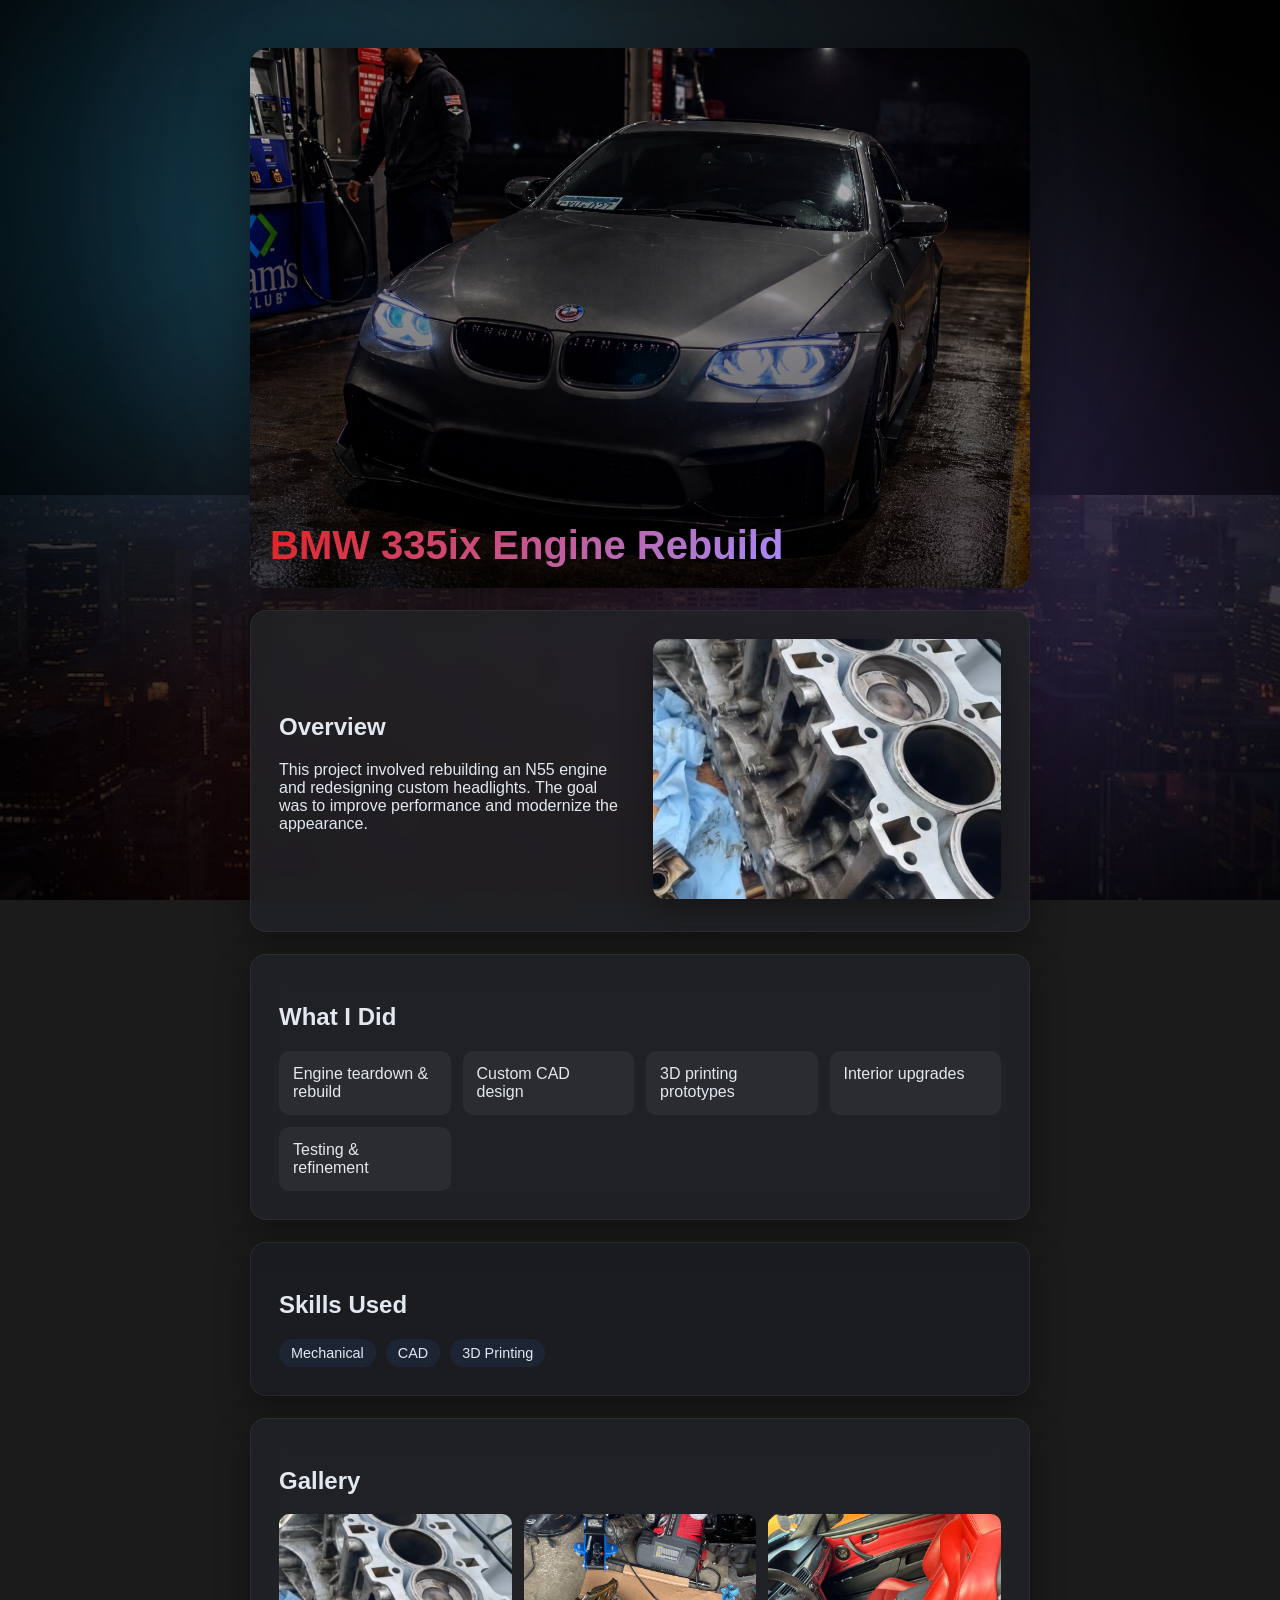
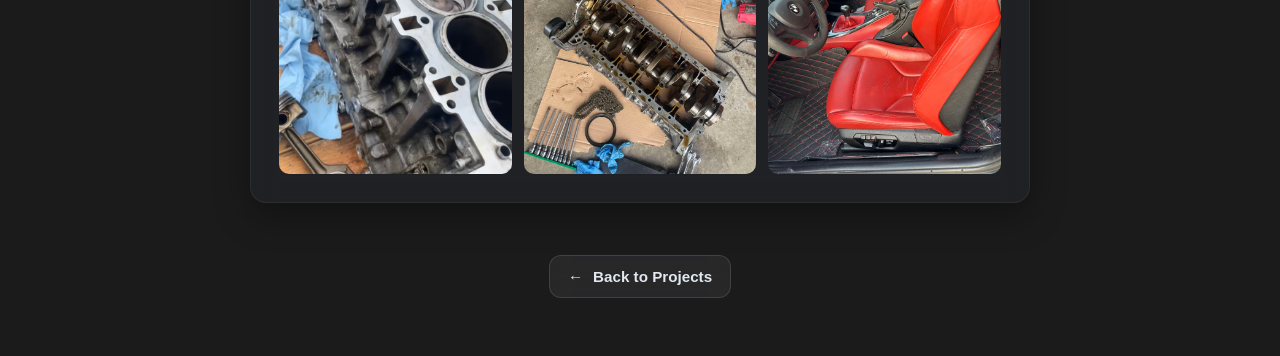
==== commit 61901f99: "Update project1.html" ====
--- a/project1.html
+++ b/project1.html
@@ -8,10 +8,13 @@
 </head>
 
 <body>
+
+<!-- CITY BACKGROUND -->
 <div class="city-bg">
     <div class="city-layer"></div>
 </div>
-<!-- BACKGROUND -->
+
+<!-- GLOW BACKGROUND -->
 <div class="bg-light">
     <div class="glow glow-1"></div>
     <div class="glow glow-2"></div>
@@ -73,12 +76,12 @@
         </div>
     </section>
 
-    <!-- BACK -->
+    <!-- BACK BUTTON -->
     <a href="index.html" class="back-btn">
-    <span class="arrow">←</span>
-    <span>Back to Projects</span>
-</a>
-   
+        <span class="arrow">←</span>
+        <span>Back to Projects</span>
+    </a>
+
 </div>
 
 <script src="script.js"></script>
--- a/styles.css
+++ b/styles.css
@@ -7,14 +7,17 @@
     overflow-x: hidden;
 }
 
-/* ==================== BACKGROUND ==================== */
-.bg-light {
+/* ==================== BACKGROUND LAYERS ==================== */
+.bg-light,
+.city-bg {
     position: fixed;
     inset: 0;
+    z-index: 0;
     pointer-events: none;
-    z-index: 0;
-}
-
+    overflow: hidden;
+}
+
+/* ==================== GLOW SYSTEM ==================== */
 .glow {
     position: absolute;
     width: 600px;
@@ -29,29 +32,75 @@
 .glow-2 { background: rgba(139,92,246,0.30); top: 60%; left: 70%; }
 .glow-3 { background: rgba(235,30,30,0.20); top: 80%; left: 30%; }
 
+/* ==================== CITY BACKGROUND ==================== */
+.city-bg {
+    background: radial-gradient(
+        circle at 50% 20%,
+        rgba(56, 189, 248, 0.08),
+        rgba(0, 0, 0, 0.95) 60%
+    );
+}
+
+.city-layer {
+    position: absolute;
+    bottom: 0;
+    left: 0;
+    right: 0;
+    height: 45vh;
+
+    background-image: url("NCB.jpeg");
+    background-size: cover;
+    background-repeat: no-repeat;
+    background-position: bottom;
+
+    opacity: 0.25;
+    filter: blur(0.2px);
+
+    animation: cityFloat 8s ease-in-out infinite alternate;
+}
+
+@keyframes cityFloat {
+    from { transform: translateY(10px); }
+    to   { transform: translateY(0px); }
+}
+
+.city-bg::after {
+    content: "";
+    position: absolute;
+    inset: 0;
+
+    background:
+        radial-gradient(circle at 20% 30%, rgba(56,189,248,0.15), transparent 40%),
+        radial-gradient(circle at 80% 60%, rgba(167,139,250,0.12), transparent 45%),
+        radial-gradient(circle at 50% 80%, rgba(235,30,30,0.08), transparent 50%);
+
+    mix-blend-mode: screen;
+}
+
 /* ==================== LAYOUT ==================== */
 .project-container {
     max-width: 780px;
     margin: 0 auto;
     padding: 3rem 1.5rem;
+
     display: flex;
     flex-direction: column;
     gap: 22px;
+
     position: relative;
     z-index: 2;
 }
 
 /* ==================== HERO ==================== */
-/* ==================== HERO (FIXED LAYERS) ==================== */
 .project-hero {
     position: relative;
     height: 60vh;
     border-radius: 18px;
     overflow: hidden;
+
     box-shadow: 0 20px 60px rgba(0,0,0,0.5);
 }
 
-/* image */
 .project-hero img {
     width: 100%;
     height: 100%;
@@ -59,7 +108,6 @@
     transform: scale(1.05);
 }
 
-/* dark overlay (ONLY image) */
 .project-hero::after {
     content: "";
     position: absolute;
@@ -69,10 +117,8 @@
         rgba(0,0,0,0.75),
         rgba(0,0,0,0.15)
     );
-    z-index: 1;
-}
-
-/* title ABOVE overlay */
+}
+
 .project-hero h1 {
     position: absolute;
     bottom: 20px;
@@ -82,13 +128,14 @@
     margin: 0;
 }
 
-/* ==================== PREMIUM SECTIONS ==================== */
+/* ==================== SECTIONS ==================== */
 .project-section,
 .project-split {
     background: rgba(34,35,38,0.85);
     backdrop-filter: blur(12px);
     border-radius: 16px;
     padding: 28px;
+
     border: 1px solid rgba(255,255,255,0.06);
     box-shadow: 0 12px 35px rgba(0,0,0,0.35);
 
@@ -103,12 +150,12 @@
     border-color: rgba(139,92,246,0.25);
 }
 
-/* alternating subtle tone */
+/* alternating tone */
 .project-section:nth-of-type(even) {
     background: rgba(28,29,32,0.85);
 }
 
-/* ==================== SPLIT (OVERVIEW) ==================== */
+/* ==================== SPLIT ==================== */
 .project-split {
     display: grid;
     grid-template-columns: 1fr 1fr;
@@ -116,7 +163,6 @@
     align-items: center;
 }
 
-/* FIXED IMAGE SIZE (important fix) */
 .project-split img {
     width: 100%;
     max-width: 380px;
@@ -187,7 +233,6 @@
 }
 
 /* ==================== BACK BUTTON ==================== */
-/* ==================== BACK BUTTON (ANIMATED ARROW) ==================== */
 .back-btn {
     display: inline-flex;
     align-items: center;
@@ -209,17 +254,11 @@
 
     backdrop-filter: blur(10px);
 
-    box-shadow:
-        0 10px 25px rgba(0,0,0,0.35),
-        inset 0 1px 0 rgba(255,255,255,0.05);
-
     transition: all 0.25s ease;
-
     position: relative;
     overflow: hidden;
 }
 
-/* gradient hover glow */
 .back-btn::before {
     content: "";
     position: absolute;
@@ -229,31 +268,24 @@
     transition: opacity 0.25s ease;
 }
 
-/* arrow animation */
+.back-btn:hover {
+    transform: translateY(-3px) scale(1.03);
+    border-color: rgba(139,92,246,0.4);
+}
+
+.back-btn:hover::before {
+    opacity: 1;
+}
+
 .back-btn .arrow {
     display: inline-block;
     transition: transform 0.3s ease;
 }
 
-/* hover effects */
-.back-btn:hover {
-    transform: translateY(-3px) scale(1.03);
-    border-color: rgba(139,92,246,0.4);
-    box-shadow:
-        0 18px 40px rgba(0,0,0,0.55),
-        0 0 25px rgba(139,139,250,0.15);
-}
-
-.back-btn:hover::before {
-    opacity: 1;
-}
-
-/* 🔥 arrow slides left on hover */
 .back-btn:hover .arrow {
     transform: translateX(-6px);
 }
 
-/* click effect */
 .back-btn:active {
     transform: translateY(-1px) scale(0.98);
 }
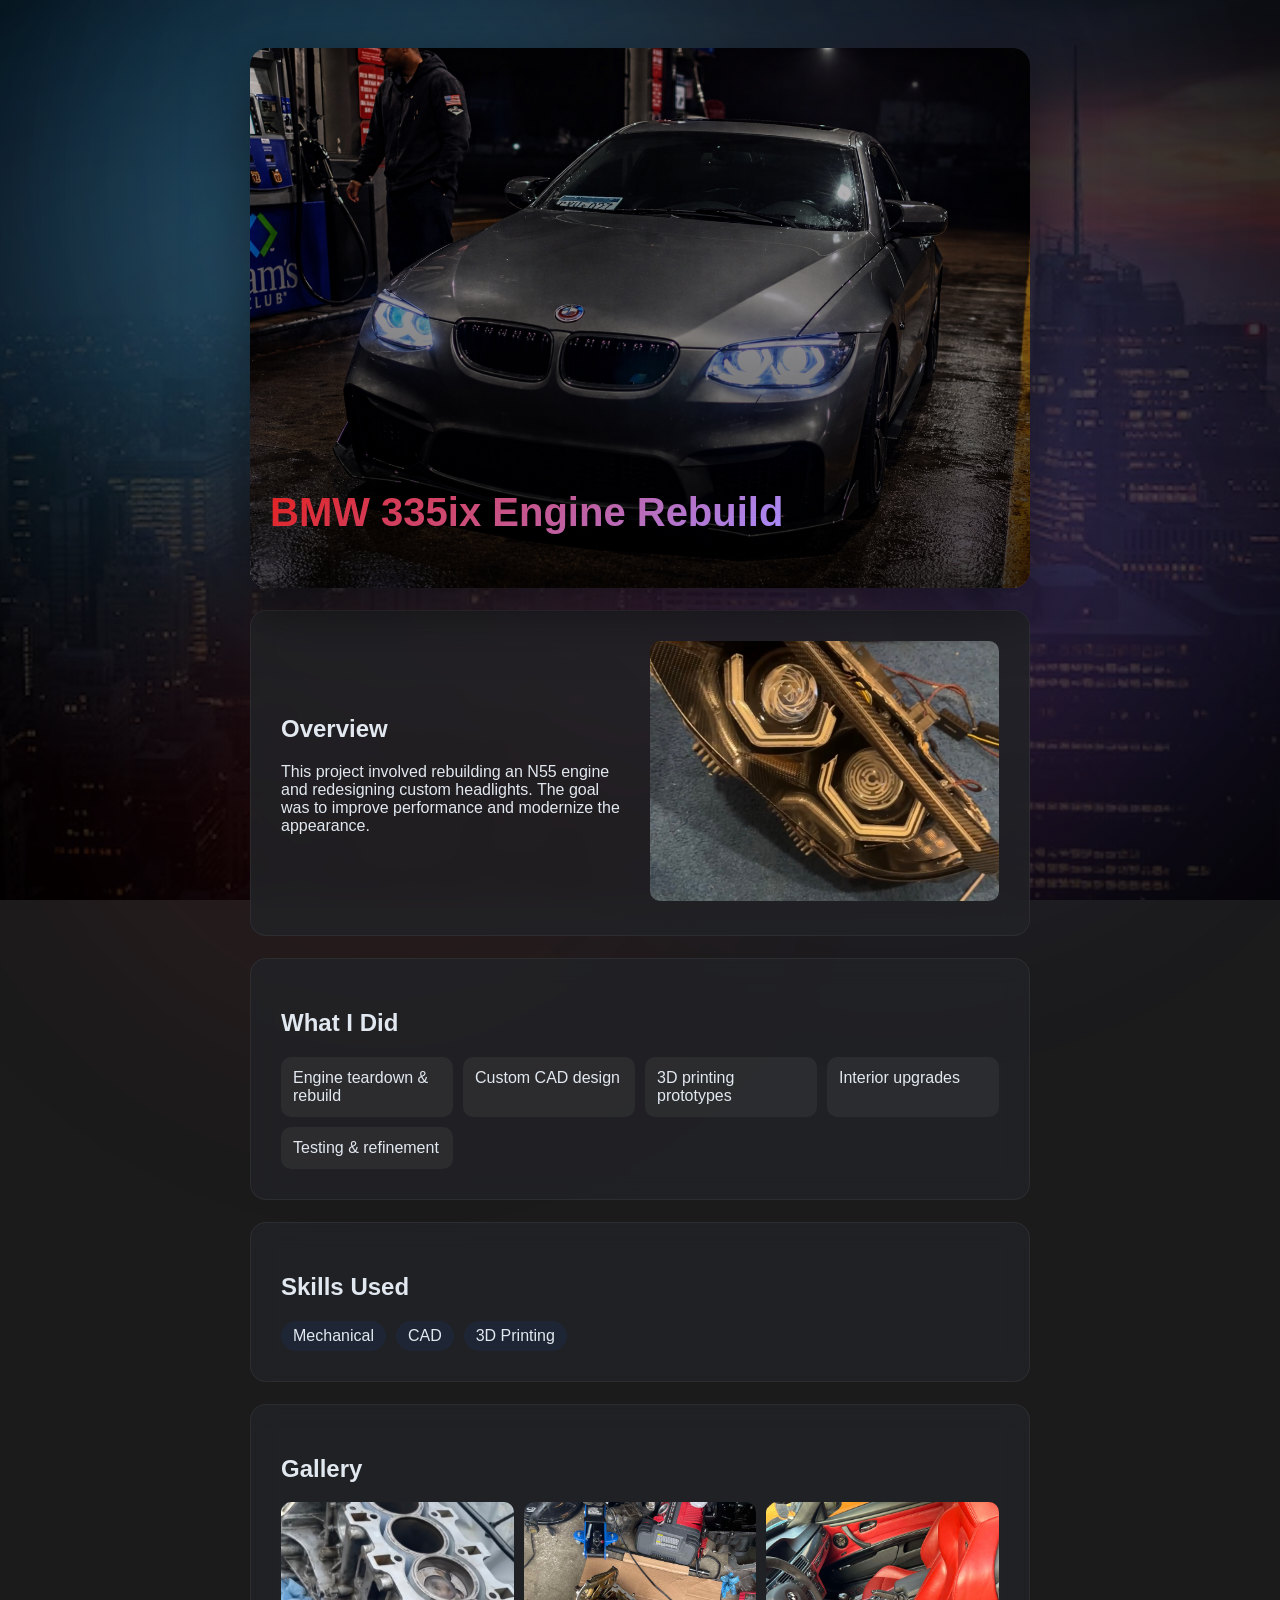
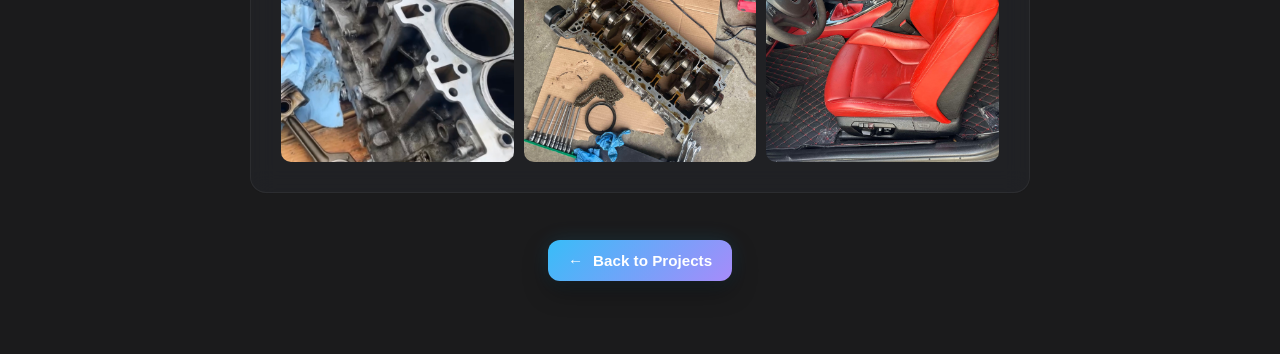
==== commit f0a029d2: "Update project1.html" ====
--- a/project1.html
+++ b/project1.html
@@ -40,7 +40,7 @@
             </p>
         </div>
         <div>
-            <img src="335ix2.jpg" alt="Engine Work">
+            <img src="Headlight.png" alt="Engine Work">
         </div>
     </section>
 
--- a/styles.css
+++ b/styles.css
@@ -7,98 +7,97 @@
     overflow-x: hidden;
 }
 
-/* ==================== BACKGROUND LAYERS ==================== */
-.bg-light,
+/* ==================== LAYER SYSTEM (FIXED + CLEAN) ==================== */
+
 .city-bg {
     position: fixed;
     inset: 0;
     z-index: 0;
     pointer-events: none;
-    overflow: hidden;
-}
-
-/* ==================== GLOW SYSTEM ==================== */
+
+    background: radial-gradient(
+        circle at 50% 20%,
+        rgba(56, 189, 248, 0.10),
+        rgba(0, 0, 0, 0.98) 65%
+    );
+}
+
+.bg-light {
+    position: fixed;
+    inset: 0;
+    z-index: 1;
+    pointer-events: none;
+}
+
+/* content always above everything */
+.project-container {
+    position: relative;
+    z-index: 5;
+}
+
+/* ==================== CITY LAYER (FULL DEPTH FIX) ==================== */
+
+.city-layer {
+    position: absolute;
+    inset: 0;
+
+    background-image: url("NCB.jpeg");
+    background-size: cover;
+    background-position: bottom;
+    background-repeat: no-repeat;
+
+    opacity: 0.20;
+    filter: saturate(1.2) contrast(1.1);
+
+    transform: translateY(0px);
+    animation: cityFloat 10s ease-in-out infinite alternate;
+}
+
+@keyframes cityFloat {
+    from { transform: translateY(6px); }
+    to   { transform: translateY(0px); }
+}
+
+/* neon haze */
+.city-bg::after {
+    content: "";
+    position: absolute;
+    inset: 0;
+
+    background:
+        radial-gradient(circle at 20% 30%, rgba(56,189,248,0.18), transparent 45%),
+        radial-gradient(circle at 80% 60%, rgba(167,139,250,0.14), transparent 50%),
+        radial-gradient(circle at 50% 80%, rgba(235,30,30,0.10), transparent 55%);
+
+    mix-blend-mode: screen;
+}
+
+/* ==================== GLOW SYSTEM (SMOOTHER + PREMIUM) ==================== */
+
 .glow {
     position: absolute;
-    width: 600px;
-    height: 600px;
+    width: 650px;
+    height: 650px;
     border-radius: 50%;
-    filter: blur(120px);
+    filter: blur(130px);
     opacity: 0.35;
     transform: translate(-50%, -50%);
+    transition: transform 0.15s ease-out;
 }
 
 .glow-1 { background: rgba(56,189,248,0.35); top: 20%; left: 25%; }
 .glow-2 { background: rgba(139,92,246,0.30); top: 60%; left: 70%; }
 .glow-3 { background: rgba(235,30,30,0.20); top: 80%; left: 30%; }
 
-/* ==================== CITY BACKGROUND ==================== */
-.city-bg {
-    background: radial-gradient(
-        circle at 50% 20%,
-        rgba(56, 189, 248, 0.08),
-        rgba(0, 0, 0, 0.95) 60%
-    );
-}
-
-.city-layer {
-    position: absolute;
-    bottom: 0;
-    left: 0;
-    right: 0;
-    height: 45vh;
-
-    background-image: url("NCB.jpeg");
-    background-size: cover;
-    background-repeat: no-repeat;
-    background-position: bottom;
-
-    opacity: 0.25;
-    filter: blur(0.2px);
-
-    animation: cityFloat 8s ease-in-out infinite alternate;
-}
-
-@keyframes cityFloat {
-    from { transform: translateY(10px); }
-    to   { transform: translateY(0px); }
-}
-
-.city-bg::after {
-    content: "";
-    position: absolute;
-    inset: 0;
-
-    background:
-        radial-gradient(circle at 20% 30%, rgba(56,189,248,0.15), transparent 40%),
-        radial-gradient(circle at 80% 60%, rgba(167,139,250,0.12), transparent 45%),
-        radial-gradient(circle at 50% 80%, rgba(235,30,30,0.08), transparent 50%);
-
-    mix-blend-mode: screen;
-}
-
-/* ==================== LAYOUT ==================== */
-.project-container {
-    max-width: 780px;
-    margin: 0 auto;
-    padding: 3rem 1.5rem;
-
-    display: flex;
-    flex-direction: column;
-    gap: 22px;
-
-    position: relative;
-    z-index: 2;
-}
-
-/* ==================== HERO ==================== */
+/* ==================== HERO (FIXED OVERLAY STACKING) ==================== */
+
 .project-hero {
     position: relative;
     height: 60vh;
     border-radius: 18px;
     overflow: hidden;
-
     box-shadow: 0 20px 60px rgba(0,0,0,0.5);
+    z-index: 6;
 }
 
 .project-hero img {
@@ -108,98 +107,95 @@
     transform: scale(1.05);
 }
 
+/* dark overlay ONLY on image */
 .project-hero::after {
     content: "";
     position: absolute;
     inset: 0;
-    background: linear-gradient(
-        to top,
-        rgba(0,0,0,0.75),
-        rgba(0,0,0,0.15)
-    );
-}
-
+    background: linear-gradient(to top, rgba(0,0,0,0.75), rgba(0,0,0,0.1));
+    z-index: 1;
+}
+
+/* title always visible */
 .project-hero h1 {
     position: absolute;
     bottom: 20px;
     left: 20px;
     font-size: 2.5rem;
     z-index: 2;
-    margin: 0;
+}
+
+/* ==================== LAYOUT ==================== */
+
+.project-container {
+    max-width: 780px;
+    margin: 0 auto;
+    padding: 3rem 1.5rem;
+    display: flex;
+    flex-direction: column;
+    gap: 22px;
 }
 
 /* ==================== SECTIONS ==================== */
+
 .project-section,
 .project-split {
     background: rgba(34,35,38,0.85);
     backdrop-filter: blur(12px);
     border-radius: 16px;
-    padding: 28px;
-
+    padding: 30px;
     border: 1px solid rgba(255,255,255,0.06);
-    box-shadow: 0 12px 35px rgba(0,0,0,0.35);
-
     transition: all 0.25s ease;
 }
 
-/* hover depth */
 .project-section:hover,
 .project-split:hover {
-    transform: translateY(-6px);
-    box-shadow: 0 18px 55px rgba(0,0,0,0.55);
-    border-color: rgba(139,92,246,0.25);
-}
-
-/* alternating tone */
-.project-section:nth-of-type(even) {
-    background: rgba(28,29,32,0.85);
-}
-
-/* ==================== SPLIT ==================== */
+    transform: translateY(-5px);
+    box-shadow: 0 15px 40px rgba(0,0,0,0.4);
+}
+
+/* split layout */
 .project-split {
     display: grid;
     grid-template-columns: 1fr 1fr;
-    gap: 25px;
+    gap: 20px;
     align-items: center;
 }
 
 .project-split img {
     width: 100%;
-    max-width: 380px;
     height: 260px;
     object-fit: cover;
-    border-radius: 12px;
-    justify-self: center;
-    box-shadow: 0 10px 30px rgba(0,0,0,0.35);
-}
-
-/* ==================== TEXT ==================== */
+    border-radius: 10px;
+}
+
+/* ==================== ELEMENTS ==================== */
+
 .gradient-text {
     background: linear-gradient(135deg,#e32222,#a78bfa);
     -webkit-background-clip: text;
     -webkit-text-fill-color: transparent;
 }
 
-/* ==================== CARDS ==================== */
 .cards {
     display: grid;
     grid-template-columns: repeat(auto-fit,minmax(160px,1fr));
-    gap: 12px;
+    gap: 10px;
 }
 
 .card {
     background: rgba(255,255,255,0.05);
-    padding: 14px;
+    padding: 12px;
     border-radius: 10px;
     transition: 0.2s ease;
 }
 
 .card:hover {
+    transform: translateY(-3px);
     background: rgba(255,255,255,0.08);
-    transform: translateY(-3px);
-}
-
-/* ==================== TAGS ==================== */
+}
+
+/* tags */
 .tags {
     display: flex;
     gap: 10px;
@@ -210,14 +206,13 @@
     background: rgba(30,41,59,0.8);
     padding: 6px 12px;
     border-radius: 20px;
-    font-size: 0.9rem;
-}
-
-/* ==================== GALLERY ==================== */
+}
+
+/* gallery */
 .gallery {
     display: grid;
     grid-template-columns: repeat(auto-fit,minmax(200px,1fr));
-    gap: 12px;
+    gap: 10px;
 }
 
 .gallery img {
@@ -234,51 +229,60 @@
 
 /* ==================== BACK BUTTON ==================== */
 .back-btn {
-    display: inline-flex;
+    display: flex;
+    justify-content: center;
     align-items: center;
-    justify-content: center;
     gap: 10px;
 
-    margin: 30px auto 10px;
-    padding: 12px 18px;
+    margin: 25px auto;
+    padding: 12px 20px;
 
     font-weight: 600;
     font-size: 0.95rem;
     text-decoration: none;
 
-    color: #e2e8f0;
-
-    background: rgba(255, 255, 255, 0.06);
-    border: 1px solid rgba(255, 255, 255, 0.12);
+    color: #ffffff;
+
+    /* ✅ FIX: solid premium button */
+    background: linear-gradient(135deg, #38bdf8, #a78bfa);
+
+    border: none;
     border-radius: 12px;
 
-    backdrop-filter: blur(10px);
+    box-shadow:
+        0 10px 25px rgba(0,0,0,0.35),
+        0 0 20px rgba(56,189,248,0.15);
 
     transition: all 0.25s ease;
+
     position: relative;
     overflow: hidden;
 }
 
+/* subtle shine overlay */
 .back-btn::before {
     content: "";
     position: absolute;
     inset: 0;
-    background: linear-gradient(90deg, rgba(56,189,248,0.25), rgba(167,139,250,0.25));
+    background: rgba(255,255,255,0.12);
     opacity: 0;
     transition: opacity 0.25s ease;
 }
 
+/* hover effect */
 .back-btn:hover {
-    transform: translateY(-3px) scale(1.03);
-    border-color: rgba(139,92,246,0.4);
+    transform: translateY(-4px) scale(1.03);
+    box-shadow:
+        0 18px 45px rgba(0,0,0,0.55),
+        0 0 30px rgba(139,92,246,0.25);
 }
 
 .back-btn:hover::before {
     opacity: 1;
 }
 
+/* arrow animation */
 .back-btn .arrow {
-    display: inline-block;
     transition: transform 0.3s ease;
 }
 
@@ -286,11 +290,13 @@
     transform: translateX(-6px);
 }
 
+/* click feel */
 .back-btn:active {
     transform: translateY(-1px) scale(0.98);
 }
 
 /* ==================== RESPONSIVE ==================== */
+
 @media (max-width: 768px) {
     .project-split {
         grid-template-columns: 1fr;
@@ -299,9 +305,4 @@
     .project-hero h1 {
         font-size: 1.8rem;
     }
-
-    .project-split img {
-        height: 220px;
-        max-width: 100%;
-    }
-}
+}
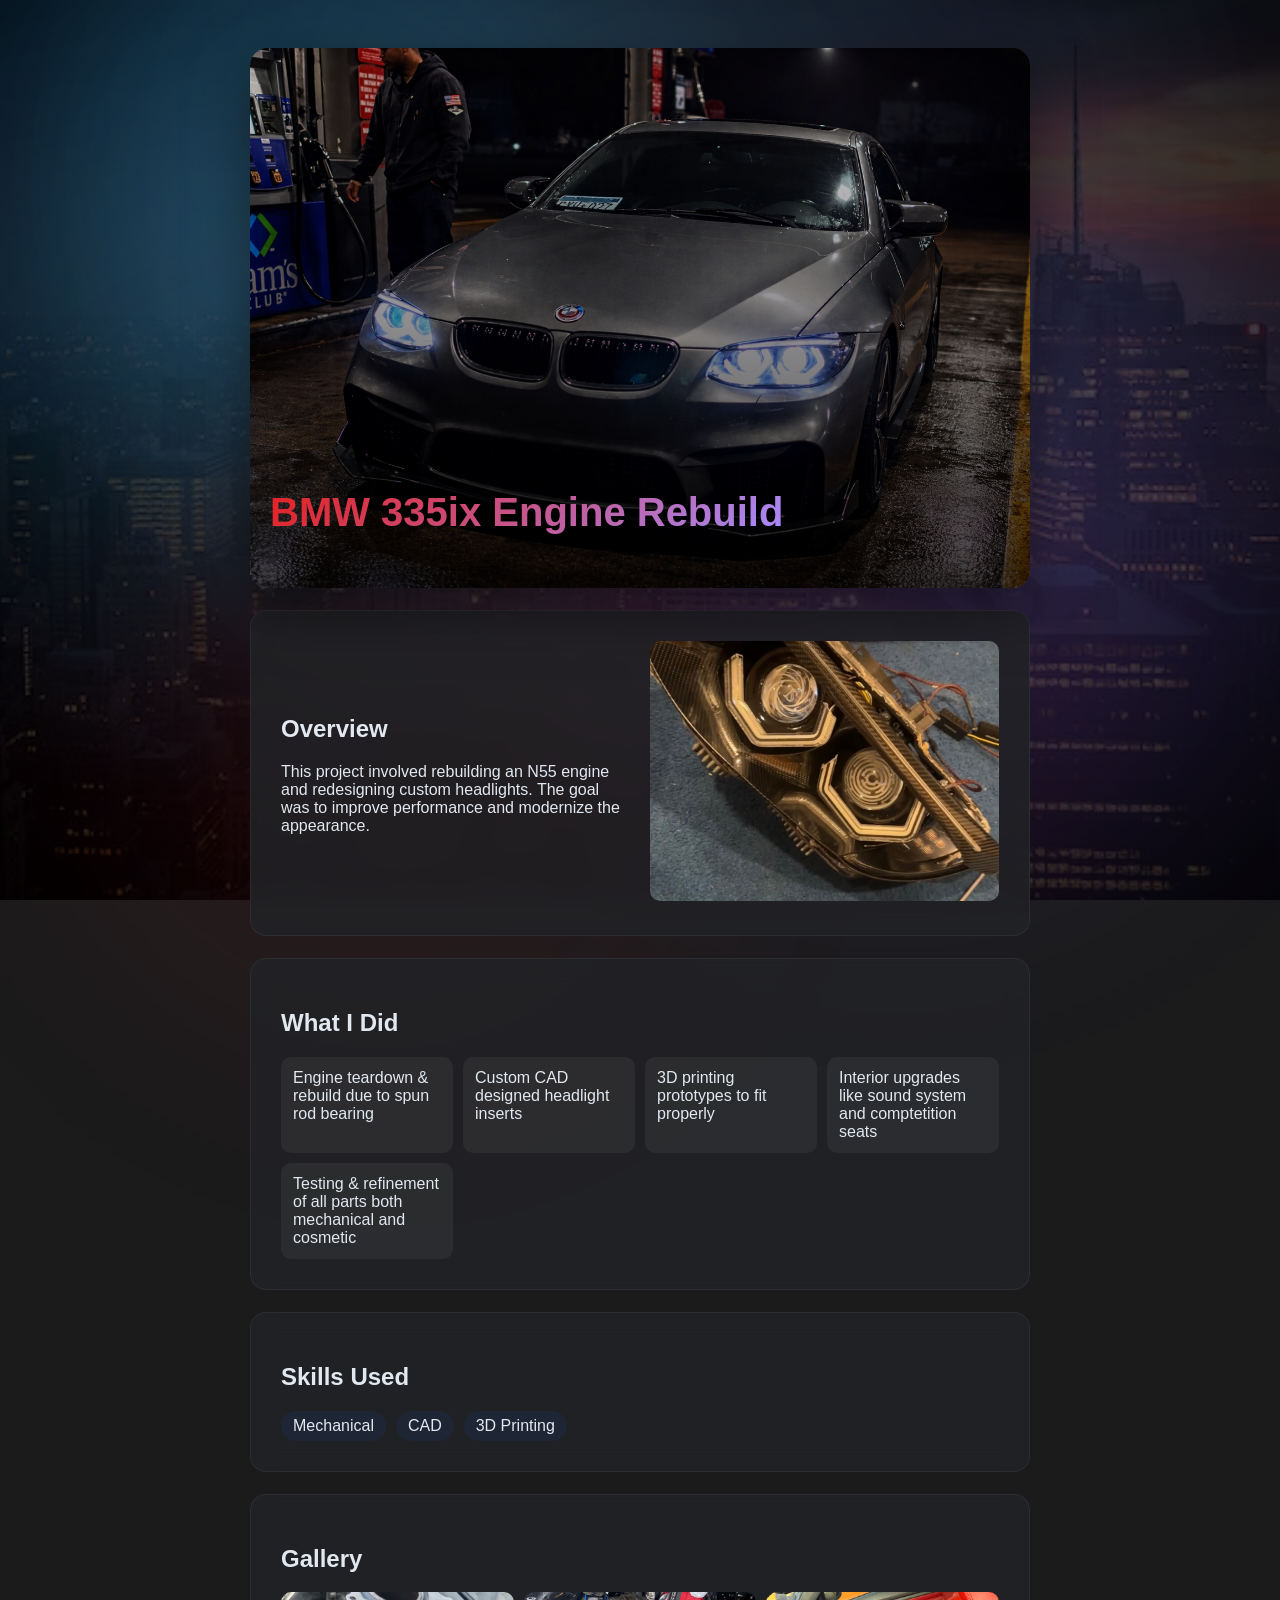
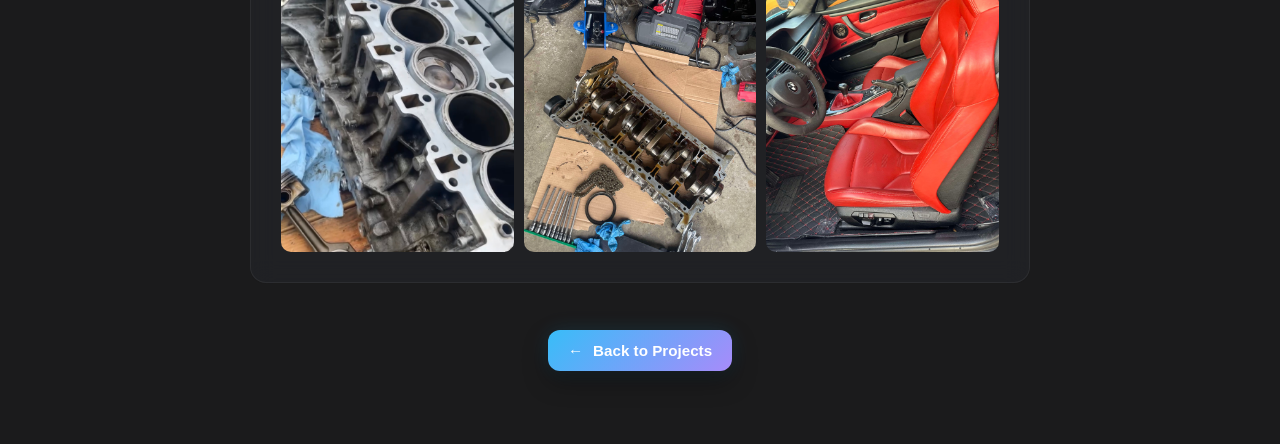
==== commit df4da2d7: "Update project1.html" ====
--- a/project1.html
+++ b/project1.html
@@ -48,11 +48,11 @@
     <section class="project-section">
         <h2>What I Did</h2>
         <div class="cards">
-            <div class="card">Engine teardown & rebuild</div>
-            <div class="card">Custom CAD design</div>
-            <div class="card">3D printing prototypes</div>
-            <div class="card">Interior upgrades</div>
-            <div class="card">Testing & refinement</div>
+            <div class="card">Engine teardown & rebuild due to spun rod bearing</div>
+            <div class="card">Custom CAD designed headlight inserts</div>
+            <div class="card">3D printing prototypes to fit properly</div>
+            <div class="card">Interior upgrades like sound system and comptetition seats</div>
+            <div class="card">Testing & refinement of all parts both mechanical and cosmetic</div>
         </div>
     </section>
 
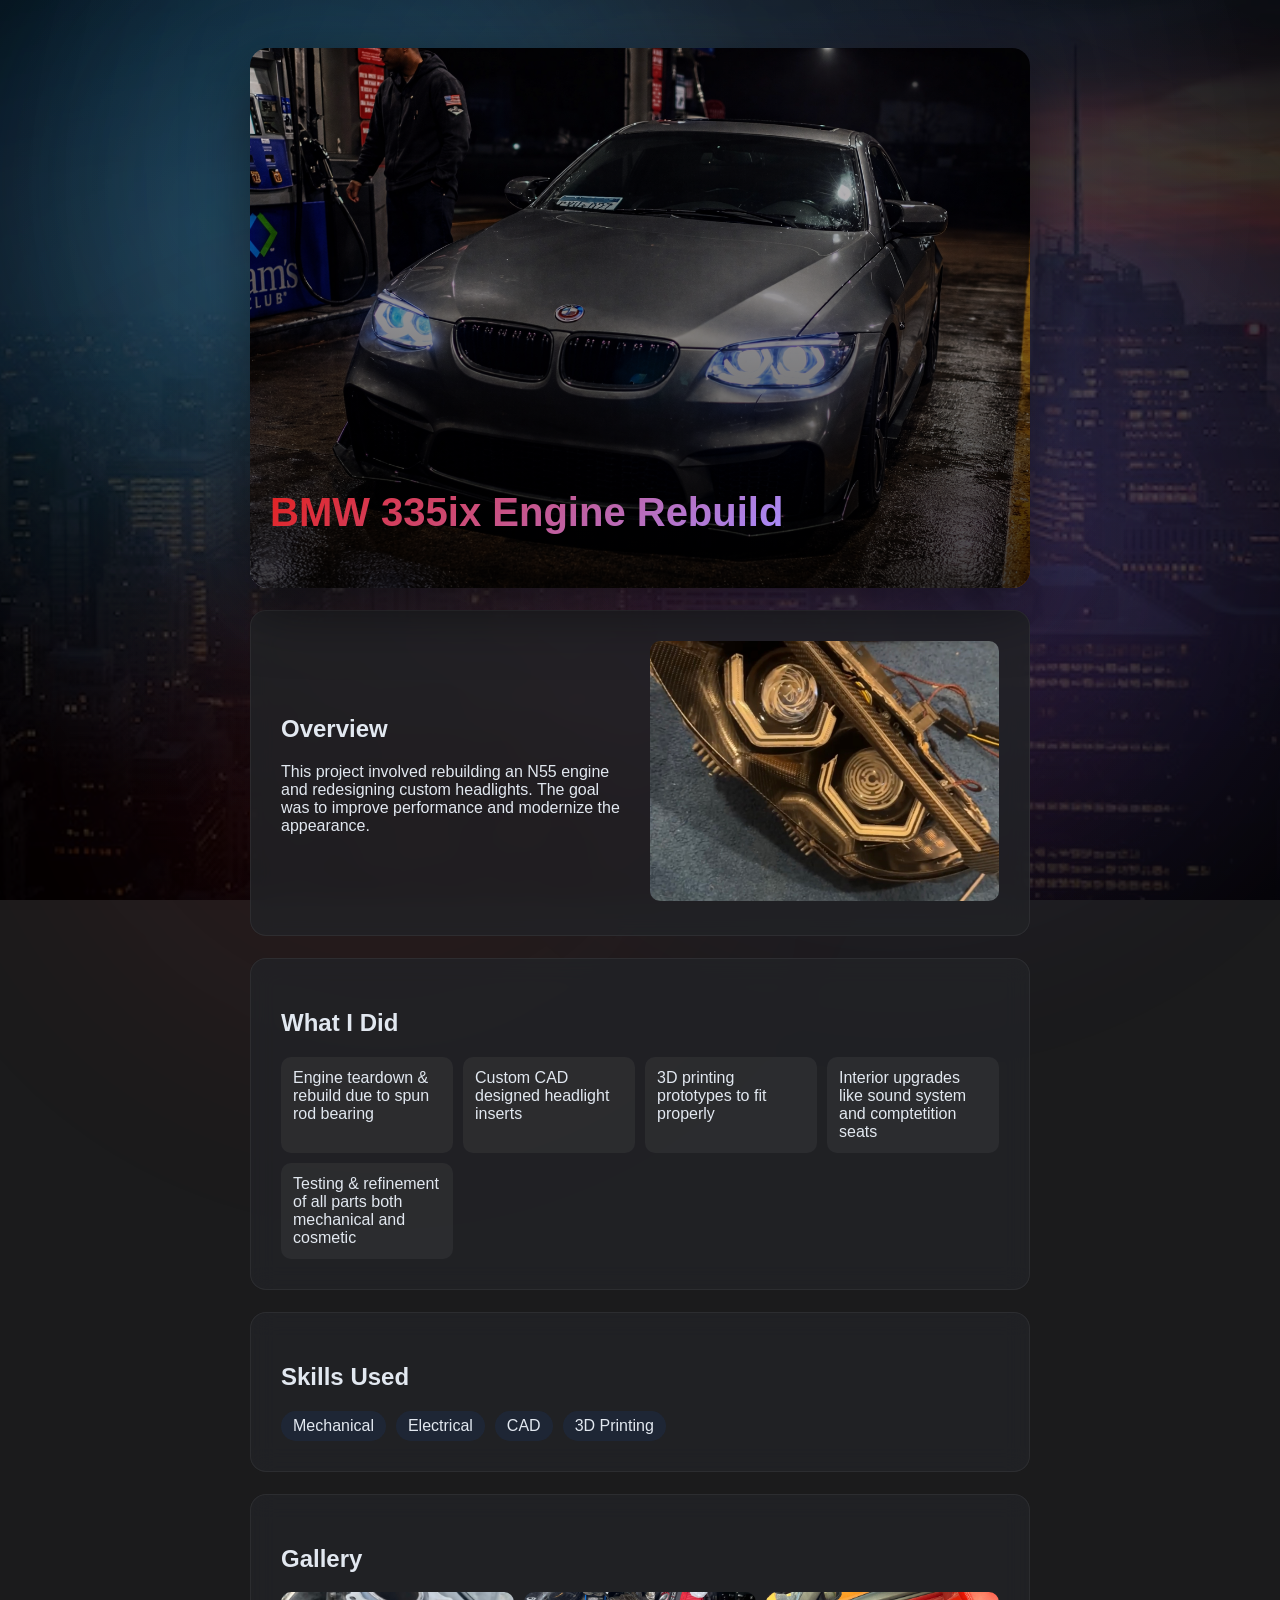
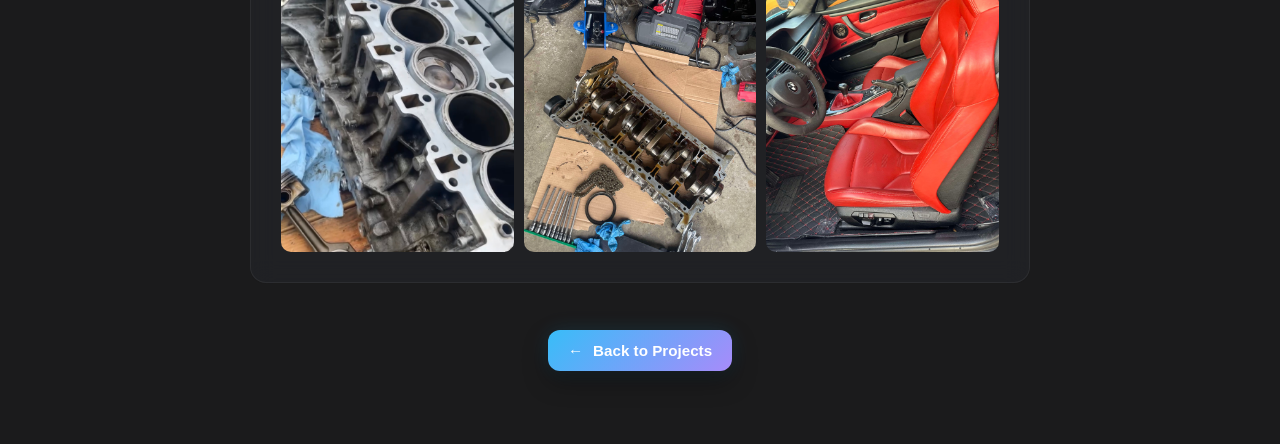
==== commit 6626e1d8: "Update project1.html" ====
--- a/project1.html
+++ b/project1.html
@@ -61,6 +61,7 @@
         <h2>Skills Used</h2>
         <div class="tags">
             <span>Mechanical</span>
+            <span>Electrical</span>
             <span>CAD</span>
             <span>3D Printing</span>
         </div>
